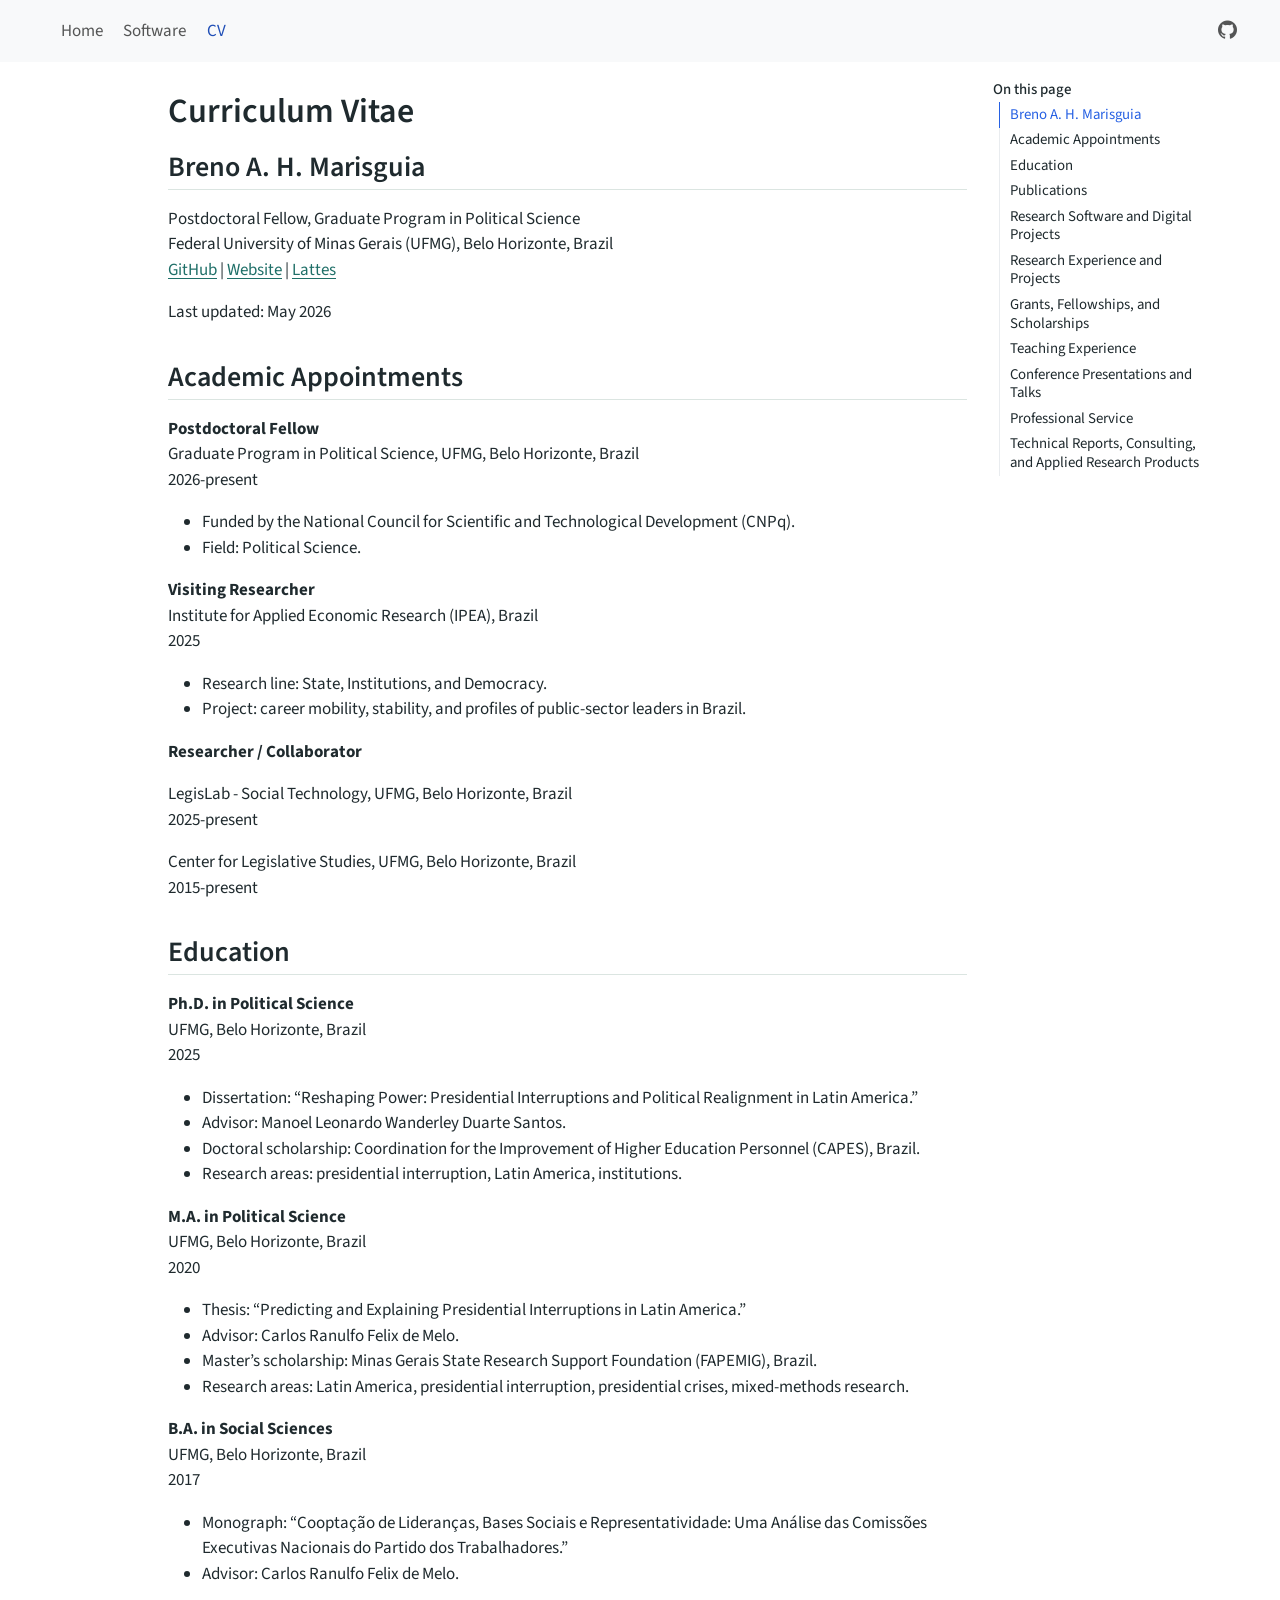
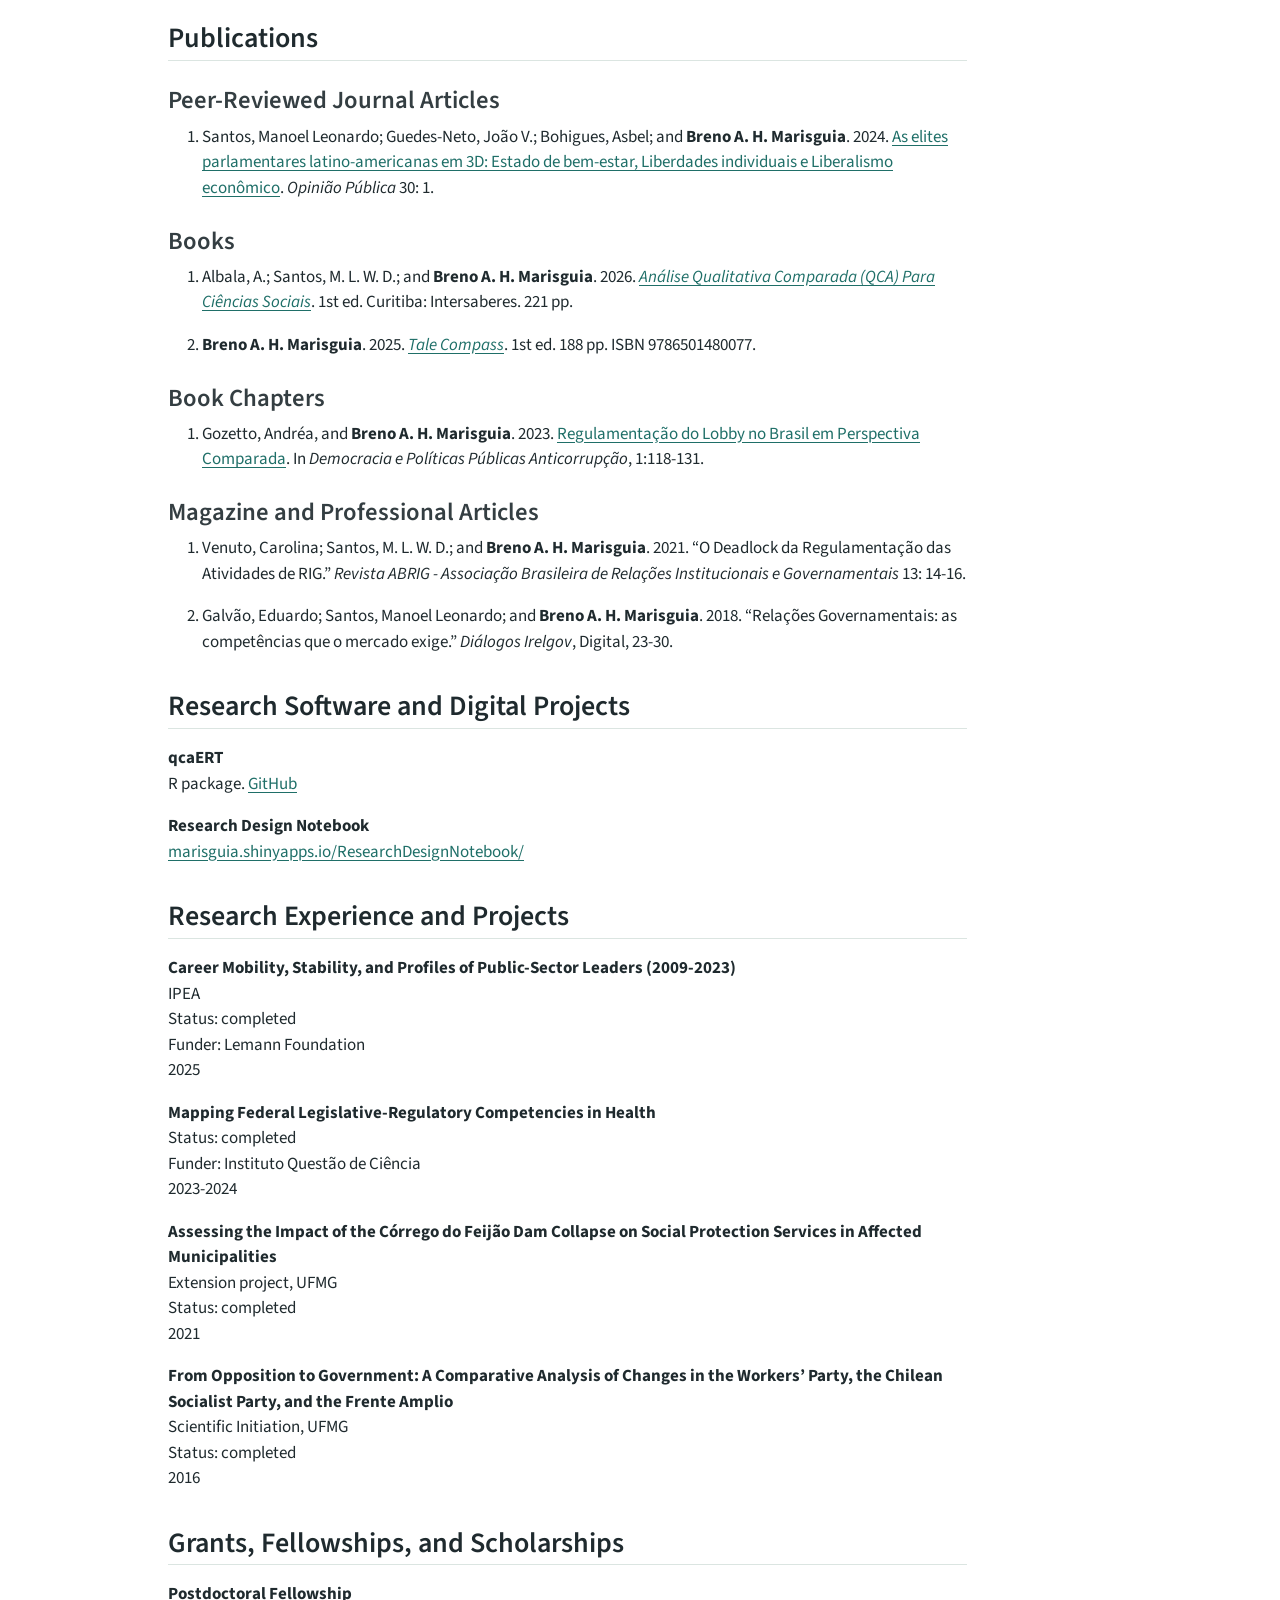
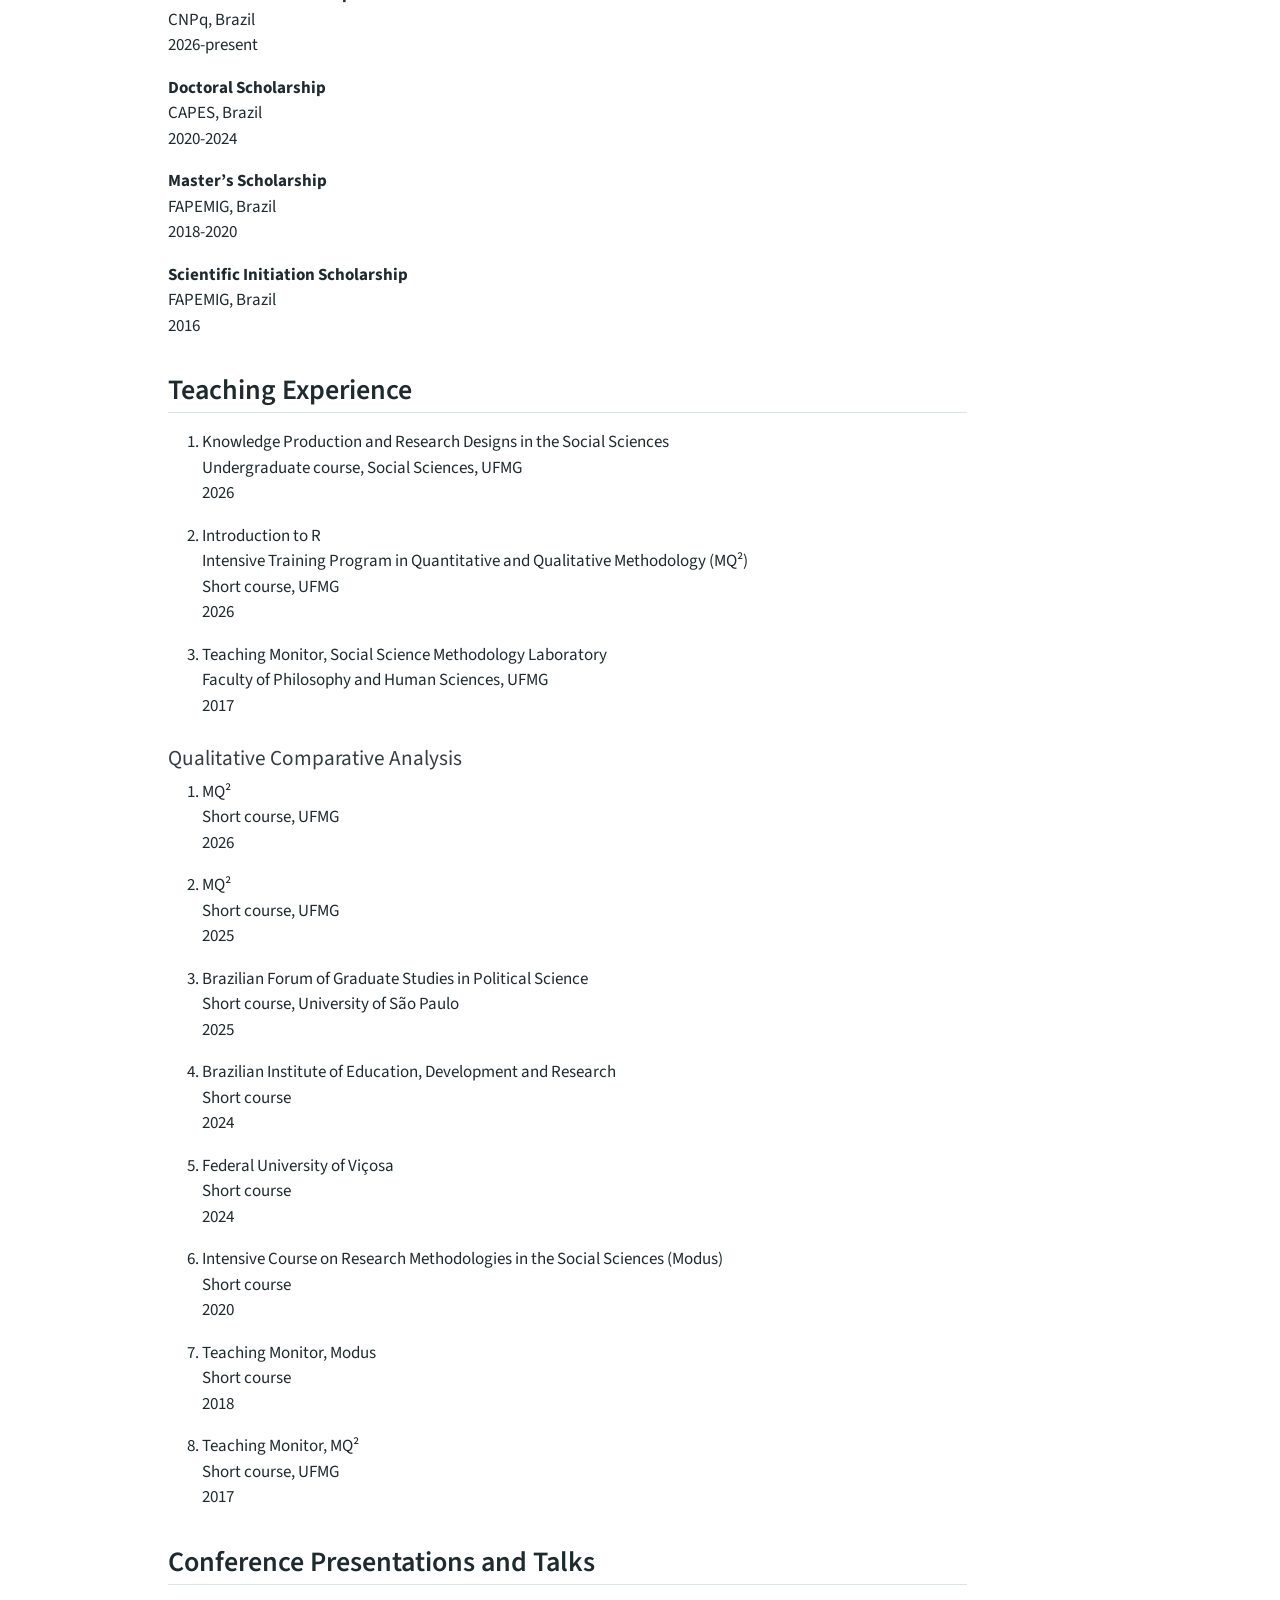
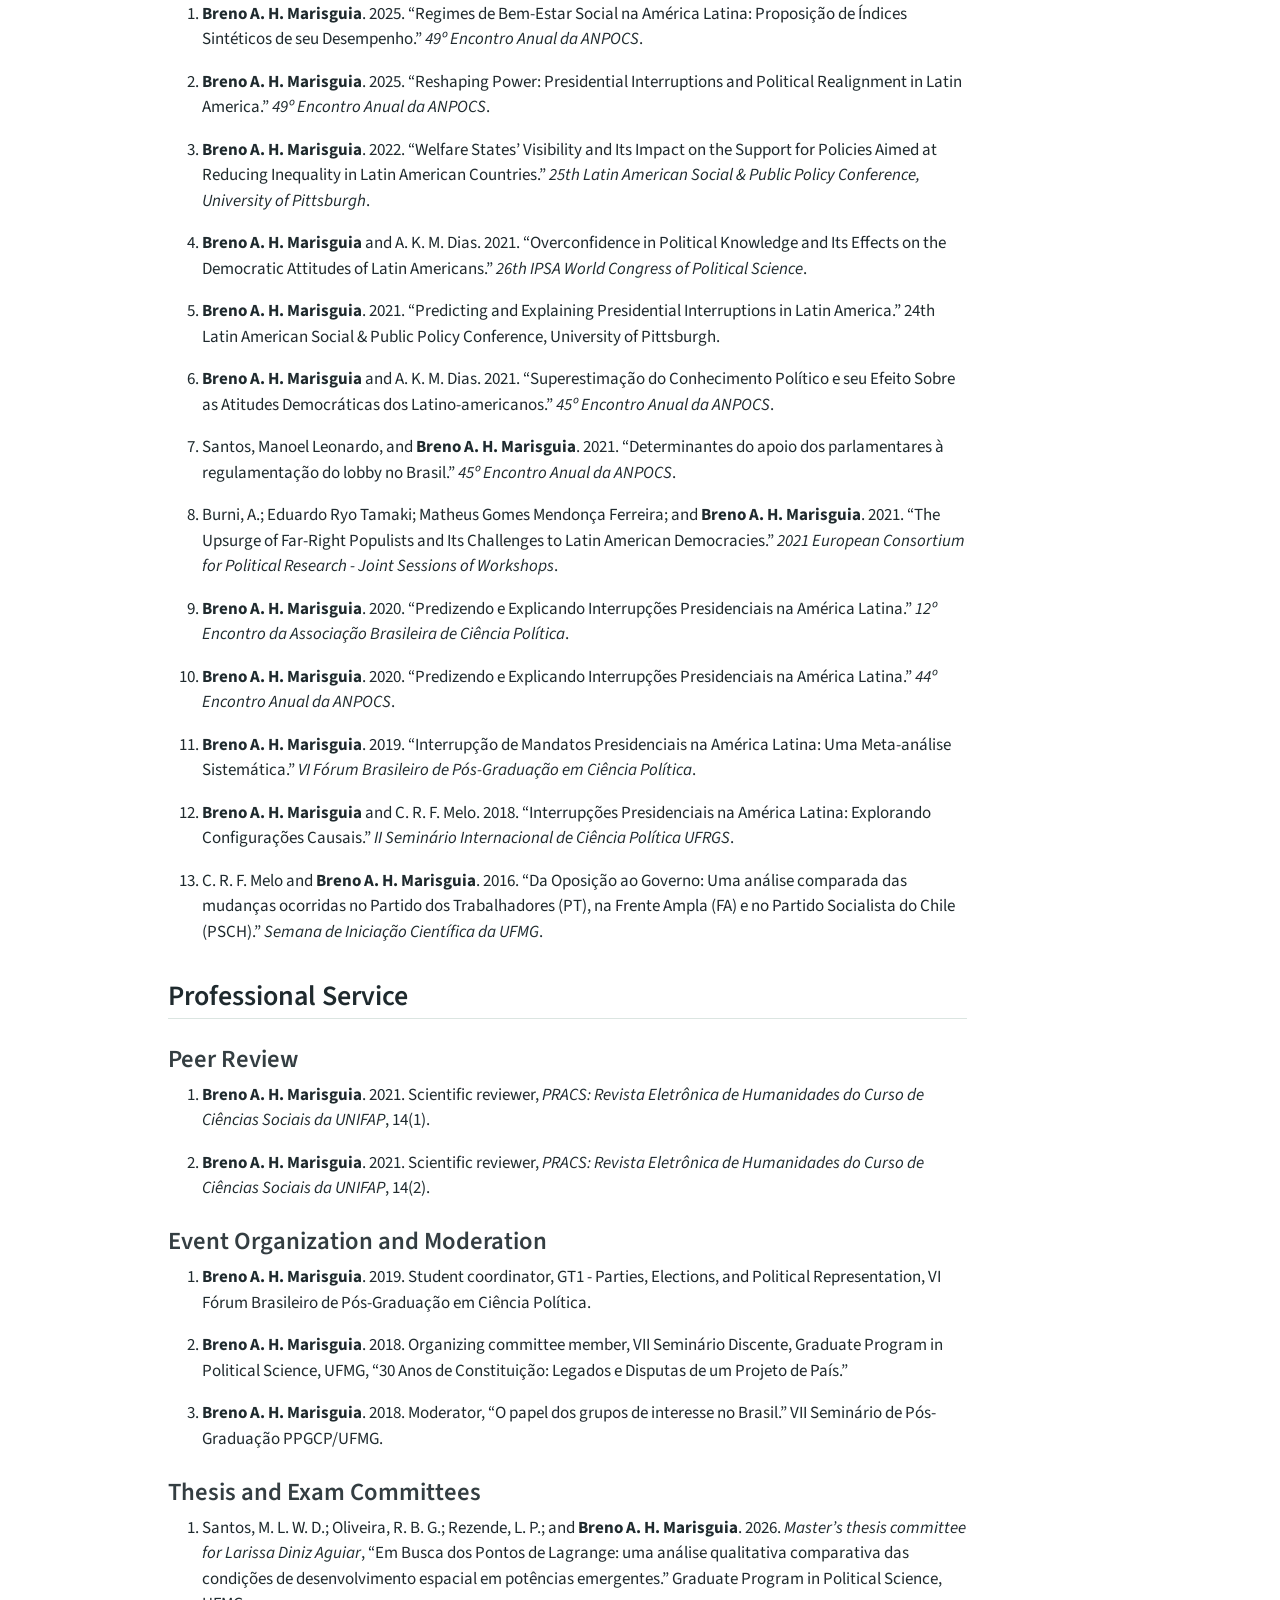
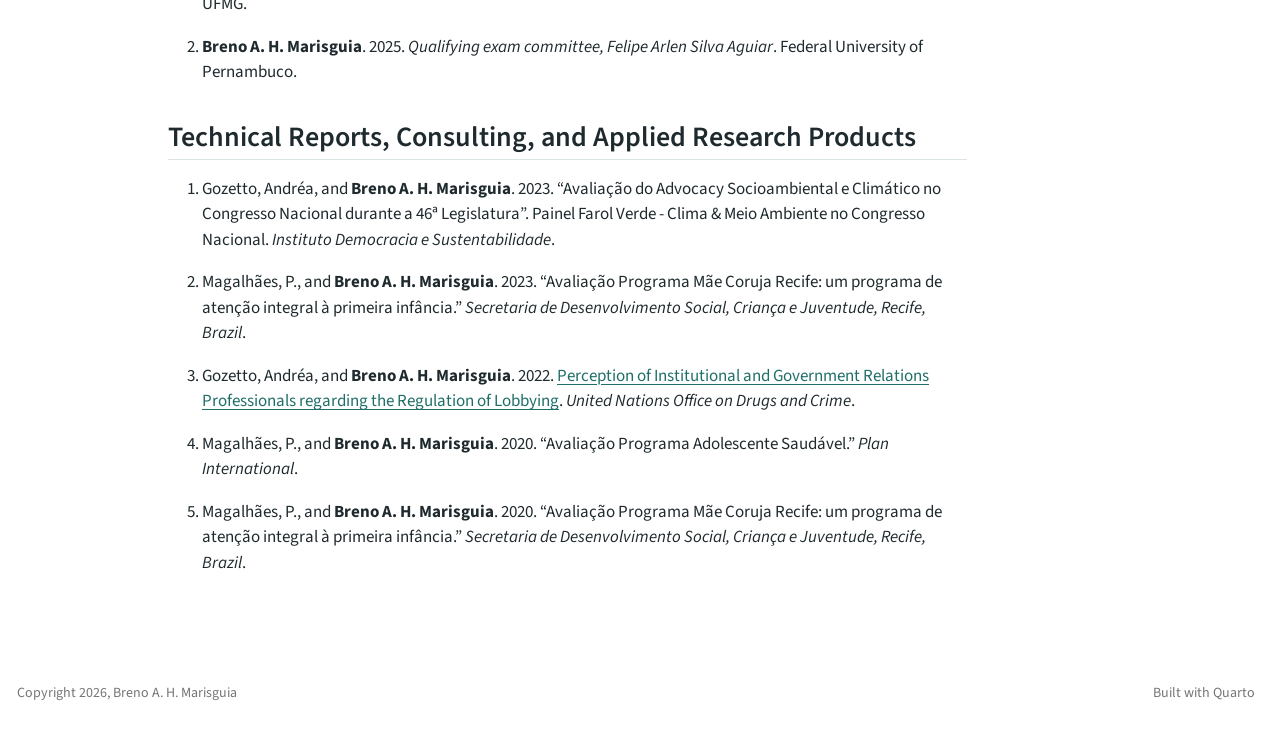
==== docs/cv.html @ baf69166 "Create academic website" ====
<!DOCTYPE html>
<html xmlns="http://www.w3.org/1999/xhtml" lang="en" xml:lang="en"><head>

<meta charset="utf-8">
<meta name="generator" content="quarto-1.8.25">

<meta name="viewport" content="width=device-width, initial-scale=1.0, user-scalable=yes">


<title>Curriculum Vitae – Breno A. H. Marisguia</title>
<style>
code{white-space: pre-wrap;}
span.smallcaps{font-variant: small-caps;}
div.columns{display: flex; gap: min(4vw, 1.5em);}
div.column{flex: auto; overflow-x: auto;}
div.hanging-indent{margin-left: 1.5em; text-indent: -1.5em;}
ul.task-list{list-style: none;}
ul.task-list li input[type="checkbox"] {
  width: 0.8em;
  margin: 0 0.8em 0.2em -1em; /* quarto-specific, see https://github.com/quarto-dev/quarto-cli/issues/4556 */ 
  vertical-align: middle;
}
</style>


<script src="site_libs/quarto-nav/quarto-nav.js"></script>
<script src="site_libs/clipboard/clipboard.min.js"></script>
<script src="site_libs/quarto-search/autocomplete.umd.js"></script>
<script src="site_libs/quarto-search/fuse.min.js"></script>
<script src="site_libs/quarto-search/quarto-search.js"></script>
<meta name="quarto:offset" content="./">
<script src="site_libs/quarto-html/quarto.js" type="module"></script>
<script src="site_libs/quarto-html/tabsets/tabsets.js" type="module"></script>
<script src="site_libs/quarto-html/axe/axe-check.js" type="module"></script>
<script src="site_libs/quarto-html/popper.min.js"></script>
<script src="site_libs/quarto-html/tippy.umd.min.js"></script>
<script src="site_libs/quarto-html/anchor.min.js"></script>
<link href="site_libs/quarto-html/tippy.css" rel="stylesheet">
<link href="site_libs/quarto-html/quarto-syntax-highlighting-7b89279ff1a6dce999919e0e67d4d9ec.css" rel="stylesheet" id="quarto-text-highlighting-styles">
<script src="site_libs/bootstrap/bootstrap.min.js"></script>
<link href="site_libs/bootstrap/bootstrap-icons.css" rel="stylesheet">
<link href="site_libs/bootstrap/bootstrap-e31584831b205ffbb2d98406f31c2a5b.min.css" rel="stylesheet" append-hash="true" id="quarto-bootstrap" data-mode="light">
<script id="quarto-search-options" type="application/json">{
  "location": "navbar",
  "copy-button": false,
  "collapse-after": 3,
  "panel-placement": "end",
  "type": "overlay",
  "limit": 50,
  "keyboard-shortcut": [
    "f",
    "/",
    "s"
  ],
  "show-item-context": false,
  "language": {
    "search-no-results-text": "No results",
    "search-matching-documents-text": "matching documents",
    "search-copy-link-title": "Copy link to search",
    "search-hide-matches-text": "Hide additional matches",
    "search-more-match-text": "more match in this document",
    "search-more-matches-text": "more matches in this document",
    "search-clear-button-title": "Clear",
    "search-text-placeholder": "",
    "search-detached-cancel-button-title": "Cancel",
    "search-submit-button-title": "Submit",
    "search-label": "Search"
  }
}</script>


<link rel="stylesheet" href="styles.css">
</head>

<body class="nav-fixed quarto-light">

<div id="quarto-search-results"></div>
  <header id="quarto-header" class="headroom fixed-top">
    <nav class="navbar navbar-expand-lg " data-bs-theme="dark">
      <div class="navbar-container container-fluid">
      <div class="navbar-brand-container mx-auto">
    <a href="./index.html" class="navbar-brand navbar-brand-logo">
    </a>
    <a class="navbar-brand" href="./index.html">
    <span class="navbar-title">Breno A. H. Marisguia</span>
    </a>
  </div>
            <div id="quarto-search" class="" title="Search"></div>
          <button class="navbar-toggler" type="button" data-bs-toggle="collapse" data-bs-target="#navbarCollapse" aria-controls="navbarCollapse" role="menu" aria-expanded="false" aria-label="Toggle navigation" onclick="if (window.quartoToggleHeadroom) { window.quartoToggleHeadroom(); }">
  <span class="navbar-toggler-icon"></span>
</button>
          <div class="collapse navbar-collapse" id="navbarCollapse">
            <ul class="navbar-nav navbar-nav-scroll me-auto">
  <li class="nav-item">
    <a class="nav-link" href="./index.html"> 
<span class="menu-text">Home</span></a>
  </li>  
  <li class="nav-item">
    <a class="nav-link" href="./software.html"> 
<span class="menu-text">Software</span></a>
  </li>  
  <li class="nav-item">
    <a class="nav-link active" href="./cv.html" aria-current="page"> 
<span class="menu-text">CV</span></a>
  </li>  
</ul>
            <ul class="navbar-nav navbar-nav-scroll ms-auto">
  <li class="nav-item compact">
    <a class="nav-link" href="https://github.com/marisguia"> <i class="bi bi-github" role="img" aria-label="GitHub">
</i> 
<span class="menu-text"></span></a>
  </li>  
</ul>
          </div> <!-- /navcollapse -->
            <div class="quarto-navbar-tools">
</div>
      </div> <!-- /container-fluid -->
    </nav>
</header>
<!-- content -->
<div id="quarto-content" class="quarto-container page-columns page-rows-contents page-layout-article page-navbar">
<!-- sidebar -->
<!-- margin-sidebar -->
    <div id="quarto-margin-sidebar" class="sidebar margin-sidebar">
        <nav id="TOC" role="doc-toc" class="toc-active">
    <h2 id="toc-title">On this page</h2>
   
  <ul>
  <li><a href="#breno-a.-h.-marisguia" id="toc-breno-a.-h.-marisguia" class="nav-link active" data-scroll-target="#breno-a.-h.-marisguia">Breno A. H. Marisguia</a></li>
  <li><a href="#academic-appointments" id="toc-academic-appointments" class="nav-link" data-scroll-target="#academic-appointments">Academic Appointments</a></li>
  <li><a href="#education" id="toc-education" class="nav-link" data-scroll-target="#education">Education</a></li>
  <li><a href="#publications" id="toc-publications" class="nav-link" data-scroll-target="#publications">Publications</a>
  <ul class="collapse">
  <li><a href="#peer-reviewed-journal-articles" id="toc-peer-reviewed-journal-articles" class="nav-link" data-scroll-target="#peer-reviewed-journal-articles">Peer-Reviewed Journal Articles</a></li>
  <li><a href="#books" id="toc-books" class="nav-link" data-scroll-target="#books">Books</a></li>
  <li><a href="#book-chapters" id="toc-book-chapters" class="nav-link" data-scroll-target="#book-chapters">Book Chapters</a></li>
  <li><a href="#magazine-and-professional-articles" id="toc-magazine-and-professional-articles" class="nav-link" data-scroll-target="#magazine-and-professional-articles">Magazine and Professional Articles</a></li>
  </ul></li>
  <li><a href="#research-software-and-digital-projects" id="toc-research-software-and-digital-projects" class="nav-link" data-scroll-target="#research-software-and-digital-projects">Research Software and Digital Projects</a></li>
  <li><a href="#research-experience-and-projects" id="toc-research-experience-and-projects" class="nav-link" data-scroll-target="#research-experience-and-projects">Research Experience and Projects</a></li>
  <li><a href="#grants-fellowships-and-scholarships" id="toc-grants-fellowships-and-scholarships" class="nav-link" data-scroll-target="#grants-fellowships-and-scholarships">Grants, Fellowships, and Scholarships</a></li>
  <li><a href="#teaching-experience" id="toc-teaching-experience" class="nav-link" data-scroll-target="#teaching-experience">Teaching Experience</a></li>
  <li><a href="#conference-presentations-and-talks" id="toc-conference-presentations-and-talks" class="nav-link" data-scroll-target="#conference-presentations-and-talks">Conference Presentations and Talks</a></li>
  <li><a href="#professional-service" id="toc-professional-service" class="nav-link" data-scroll-target="#professional-service">Professional Service</a>
  <ul class="collapse">
  <li><a href="#peer-review" id="toc-peer-review" class="nav-link" data-scroll-target="#peer-review">Peer Review</a></li>
  <li><a href="#event-organization-and-moderation" id="toc-event-organization-and-moderation" class="nav-link" data-scroll-target="#event-organization-and-moderation">Event Organization and Moderation</a></li>
  <li><a href="#thesis-and-exam-committees" id="toc-thesis-and-exam-committees" class="nav-link" data-scroll-target="#thesis-and-exam-committees">Thesis and Exam Committees</a></li>
  </ul></li>
  <li><a href="#technical-reports-consulting-and-applied-research-products" id="toc-technical-reports-consulting-and-applied-research-products" class="nav-link" data-scroll-target="#technical-reports-consulting-and-applied-research-products">Technical Reports, Consulting, and Applied Research Products</a></li>
  </ul>
</nav>
    </div>
<!-- main -->
<main class="content" id="quarto-document-content">

<header id="title-block-header" class="quarto-title-block default">
<div class="quarto-title">
<h1 class="title">Curriculum Vitae</h1>
</div>



<div class="quarto-title-meta">

    
  
    
  </div>
  


</header>


<section id="breno-a.-h.-marisguia" class="level2">
<h2 class="anchored" data-anchor-id="breno-a.-h.-marisguia">Breno A. H. Marisguia</h2>
<p>Postdoctoral Fellow, Graduate Program in Political Science<br>
Federal University of Minas Gerais (UFMG), Belo Horizonte, Brazil<br>
<a href="https://github.com/marisguia">GitHub</a> | <a href="https://marisguia.github.io">Website</a> | <a href="http://lattes.cnpq.br/3901080095177475">Lattes</a></p>
<p>Last updated: May 2026</p>
</section>
<section id="academic-appointments" class="level2">
<h2 class="anchored" data-anchor-id="academic-appointments">Academic Appointments</h2>
<p><strong>Postdoctoral Fellow</strong><br>
Graduate Program in Political Science, UFMG, Belo Horizonte, Brazil<br>
2026-present</p>
<ul>
<li>Funded by the National Council for Scientific and Technological Development (CNPq).</li>
<li>Field: Political Science.</li>
</ul>
<p><strong>Visiting Researcher</strong><br>
Institute for Applied Economic Research (IPEA), Brazil<br>
2025</p>
<ul>
<li>Research line: State, Institutions, and Democracy.</li>
<li>Project: career mobility, stability, and profiles of public-sector leaders in Brazil.</li>
</ul>
<p><strong>Researcher / Collaborator</strong></p>
<p>LegisLab - Social Technology, UFMG, Belo Horizonte, Brazil<br>
2025-present</p>
<p>Center for Legislative Studies, UFMG, Belo Horizonte, Brazil<br>
2015-present</p>
</section>
<section id="education" class="level2">
<h2 class="anchored" data-anchor-id="education">Education</h2>
<p><strong>Ph.D.&nbsp;in Political Science</strong><br>
UFMG, Belo Horizonte, Brazil<br>
2025</p>
<ul>
<li>Dissertation: “Reshaping Power: Presidential Interruptions and Political Realignment in Latin America.”</li>
<li>Advisor: Manoel Leonardo Wanderley Duarte Santos.</li>
<li>Doctoral scholarship: Coordination for the Improvement of Higher Education Personnel (CAPES), Brazil.</li>
<li>Research areas: presidential interruption, Latin America, institutions.</li>
</ul>
<p><strong>M.A.&nbsp;in Political Science</strong><br>
UFMG, Belo Horizonte, Brazil<br>
2020</p>
<ul>
<li>Thesis: “Predicting and Explaining Presidential Interruptions in Latin America.”</li>
<li>Advisor: Carlos Ranulfo Felix de Melo.</li>
<li>Master’s scholarship: Minas Gerais State Research Support Foundation (FAPEMIG), Brazil.</li>
<li>Research areas: Latin America, presidential interruption, presidential crises, mixed-methods research.</li>
</ul>
<p><strong>B.A. in Social Sciences</strong><br>
UFMG, Belo Horizonte, Brazil<br>
2017</p>
<ul>
<li>Monograph: “Cooptação de Lideranças, Bases Sociais e Representatividade: Uma Análise das Comissões Executivas Nacionais do Partido dos Trabalhadores.”</li>
<li>Advisor: Carlos Ranulfo Felix de Melo.</li>
</ul>
</section>
<section id="publications" class="level2">
<h2 class="anchored" data-anchor-id="publications">Publications</h2>
<section id="peer-reviewed-journal-articles" class="level3">
<h3 class="anchored" data-anchor-id="peer-reviewed-journal-articles">Peer-Reviewed Journal Articles</h3>
<ol type="1">
<li>Santos, Manoel Leonardo; Guedes-Neto, João V.; Bohigues, Asbel; and <strong>Breno A. H. Marisguia</strong>. 2024. <a href="https://periodicos.sbu.unicamp.br/ojs/index.php/op/article/view/8678880">As elites parlamentares latino-americanas em 3D: Estado de bem-estar, Liberdades individuais e Liberalismo econômico</a>. <em>Opinião Pública</em> 30: 1.</li>
</ol>
</section>
<section id="books" class="level3">
<h3 class="anchored" data-anchor-id="books">Books</h3>
<ol type="1">
<li><p>Albala, A.; Santos, M. L. W. D.; and <strong>Breno A. H. Marisguia</strong>. 2026. <a href="https://livrariaintersaberes.com.br/produto/analise-qualitativa-comparada-qca-para-ciencias-sociais/"><em>Análise Qualitativa Comparada (QCA) Para Ciências Sociais</em></a>. 1st ed.&nbsp;Curitiba: Intersaberes. 221 pp.</p></li>
<li><p><strong>Breno A. H. Marisguia</strong>. 2025. <a href="https://www.drivethrurpg.com/en/product/523108/tale-compass"><em>Tale Compass</em></a>. 1st ed.&nbsp;188 pp.&nbsp;ISBN 9786501480077.</p></li>
</ol>
</section>
<section id="book-chapters" class="level3">
<h3 class="anchored" data-anchor-id="book-chapters">Book Chapters</h3>
<ol type="1">
<li>Gozetto, Andréa, and <strong>Breno A. H. Marisguia</strong>. 2023. <a href="https://dialogopolitico.org/wp-content/uploads/2025/05/Libro-_Democracia-y-Politicas-Publicas-Anticorrupcion_.pdf">Regulamentação do Lobby no Brasil em Perspectiva Comparada</a>. In <em>Democracia e Políticas Públicas Anticorrupção</em>, 1:118-131.</li>
</ol>
</section>
<section id="magazine-and-professional-articles" class="level3">
<h3 class="anchored" data-anchor-id="magazine-and-professional-articles">Magazine and Professional Articles</h3>
<ol type="1">
<li><p>Venuto, Carolina; Santos, M. L. W. D.; and <strong>Breno A. H. Marisguia</strong>. 2021. “O Deadlock da Regulamentação das Atividades de RIG.” <em>Revista ABRIG - Associação Brasileira de Relações Institucionais e Governamentais</em> 13: 14-16.</p></li>
<li><p>Galvão, Eduardo; Santos, Manoel Leonardo; and <strong>Breno A. H. Marisguia</strong>. 2018. “Relações Governamentais: as competências que o mercado exige.” <em>Diálogos Irelgov</em>, Digital, 23-30.</p></li>
</ol>
</section>
</section>
<section id="research-software-and-digital-projects" class="level2">
<h2 class="anchored" data-anchor-id="research-software-and-digital-projects">Research Software and Digital Projects</h2>
<p><strong>qcaERT</strong><br>
R package. <a href="https://github.com/marisguia/qcaERT">GitHub</a></p>
<p><strong>Research Design Notebook</strong><br>
<a href="https://marisguia.shinyapps.io/ResearchDesignNotebook/">marisguia.shinyapps.io/ResearchDesignNotebook/</a></p>
</section>
<section id="research-experience-and-projects" class="level2">
<h2 class="anchored" data-anchor-id="research-experience-and-projects">Research Experience and Projects</h2>
<p><strong>Career Mobility, Stability, and Profiles of Public-Sector Leaders (2009-2023)</strong><br>
IPEA<br>
Status: completed<br>
Funder: Lemann Foundation<br>
2025</p>
<p><strong>Mapping Federal Legislative-Regulatory Competencies in Health</strong><br>
Status: completed<br>
Funder: Instituto Questão de Ciência<br>
2023-2024</p>
<p><strong>Assessing the Impact of the Córrego do Feijão Dam Collapse on Social Protection Services in Affected Municipalities</strong><br>
Extension project, UFMG<br>
Status: completed<br>
2021</p>
<p><strong>From Opposition to Government: A Comparative Analysis of Changes in the Workers’ Party, the Chilean Socialist Party, and the Frente Amplio</strong><br>
Scientific Initiation, UFMG<br>
Status: completed<br>
2016</p>
</section>
<section id="grants-fellowships-and-scholarships" class="level2">
<h2 class="anchored" data-anchor-id="grants-fellowships-and-scholarships">Grants, Fellowships, and Scholarships</h2>
<p><strong>Postdoctoral Fellowship</strong><br>
CNPq, Brazil<br>
2026-present</p>
<p><strong>Doctoral Scholarship</strong><br>
CAPES, Brazil<br>
2020-2024</p>
<p><strong>Master’s Scholarship</strong><br>
FAPEMIG, Brazil<br>
2018-2020</p>
<p><strong>Scientific Initiation Scholarship</strong><br>
FAPEMIG, Brazil<br>
2016</p>
</section>
<section id="teaching-experience" class="level2">
<h2 class="anchored" data-anchor-id="teaching-experience">Teaching Experience</h2>
<ol type="1">
<li><p>Knowledge Production and Research Designs in the Social Sciences<br>
Undergraduate course, Social Sciences, UFMG<br>
2026</p></li>
<li><p>Introduction to R<br>
Intensive Training Program in Quantitative and Qualitative Methodology (MQ²)<br>
Short course, UFMG<br>
2026</p></li>
<li><p>Teaching Monitor, Social Science Methodology Laboratory<br>
Faculty of Philosophy and Human Sciences, UFMG<br>
2017</p></li>
</ol>
<section id="qualitative-comparative-analysis" class="level4">
<h4 class="anchored" data-anchor-id="qualitative-comparative-analysis">Qualitative Comparative Analysis</h4>
<ol type="1">
<li><p>MQ²<br>
Short course, UFMG<br>
2026</p></li>
<li><p>MQ²<br>
Short course, UFMG<br>
2025</p></li>
<li><p>Brazilian Forum of Graduate Studies in Political Science<br>
Short course, University of São Paulo<br>
2025</p></li>
<li><p>Brazilian Institute of Education, Development and Research<br>
Short course<br>
2024</p></li>
<li><p>Federal University of Viçosa<br>
Short course<br>
2024</p></li>
<li><p>Intensive Course on Research Methodologies in the Social Sciences (Modus)<br>
Short course<br>
2020</p></li>
<li><p>Teaching Monitor, Modus<br>
Short course<br>
2018</p></li>
<li><p>Teaching Monitor, MQ²<br>
Short course, UFMG<br>
2017</p></li>
</ol>
</section>
</section>
<section id="conference-presentations-and-talks" class="level2">
<h2 class="anchored" data-anchor-id="conference-presentations-and-talks">Conference Presentations and Talks</h2>
<ol type="1">
<li><p><strong>Breno A. H. Marisguia</strong>. 2025. “Regimes de Bem-Estar Social na América Latina: Proposição de Índices Sintéticos de seu Desempenho.” <em>49º Encontro Anual da ANPOCS</em>.</p></li>
<li><p><strong>Breno A. H. Marisguia</strong>. 2025. “Reshaping Power: Presidential Interruptions and Political Realignment in Latin America.” <em>49º Encontro Anual da ANPOCS</em>.</p></li>
<li><p><strong>Breno A. H. Marisguia</strong>. 2022. “Welfare States’ Visibility and Its Impact on the Support for Policies Aimed at Reducing Inequality in Latin American Countries.” <em>25th Latin American Social &amp; Public Policy Conference, University of Pittsburgh</em>.</p></li>
<li><p><strong>Breno A. H. Marisguia</strong> and A. K. M. Dias. 2021. “Overconfidence in Political Knowledge and Its Effects on the Democratic Attitudes of Latin Americans.” <em>26th IPSA World Congress of Political Science</em>.</p></li>
<li><p><strong>Breno A. H. Marisguia</strong>. 2021. “Predicting and Explaining Presidential Interruptions in Latin America.” 24th Latin American Social &amp; Public Policy Conference, University of Pittsburgh.</p></li>
<li><p><strong>Breno A. H. Marisguia</strong> and A. K. M. Dias. 2021. “Superestimação do Conhecimento Político e seu Efeito Sobre as Atitudes Democráticas dos Latino-americanos.” <em>45º Encontro Anual da ANPOCS</em>.</p></li>
<li><p>Santos, Manoel Leonardo, and <strong>Breno A. H. Marisguia</strong>. 2021. “Determinantes do apoio dos parlamentares à regulamentação do lobby no Brasil.” <em>45º Encontro Anual da ANPOCS</em>.</p></li>
<li><p>Burni, A.; Eduardo Ryo Tamaki; Matheus Gomes Mendonça Ferreira; and <strong>Breno A. H. Marisguia</strong>. 2021. “The Upsurge of Far-Right Populists and Its Challenges to Latin American Democracies.” <em>2021 European Consortium for Political Research - Joint Sessions of Workshops</em>.</p></li>
<li><p><strong>Breno A. H. Marisguia</strong>. 2020. “Predizendo e Explicando Interrupções Presidenciais na América Latina.” <em>12º Encontro da Associação Brasileira de Ciência Política</em>.</p></li>
<li><p><strong>Breno A. H. Marisguia</strong>. 2020. “Predizendo e Explicando Interrupções Presidenciais na América Latina.” <em>44º Encontro Anual da ANPOCS</em>.</p></li>
<li><p><strong>Breno A. H. Marisguia</strong>. 2019. “Interrupção de Mandatos Presidenciais na América Latina: Uma Meta-análise Sistemática.” <em>VI Fórum Brasileiro de Pós-Graduação em Ciência Política</em>.</p></li>
<li><p><strong>Breno A. H. Marisguia</strong> and C. R. F. Melo. 2018. “Interrupções Presidenciais na América Latina: Explorando Configurações Causais.” <em>II Seminário Internacional de Ciência Política UFRGS</em>.</p></li>
<li><p>C. R. F. Melo and <strong>Breno A. H. Marisguia</strong>. 2016. “Da Oposição ao Governo: Uma análise comparada das mudanças ocorridas no Partido dos Trabalhadores (PT), na Frente Ampla (FA) e no Partido Socialista do Chile (PSCH).” <em>Semana de Iniciação Científica da UFMG</em>.</p></li>
</ol>
</section>
<section id="professional-service" class="level2">
<h2 class="anchored" data-anchor-id="professional-service">Professional Service</h2>
<section id="peer-review" class="level3">
<h3 class="anchored" data-anchor-id="peer-review">Peer Review</h3>
<ol type="1">
<li><p><strong>Breno A. H. Marisguia</strong>. 2021. Scientific reviewer, <em>PRACS: Revista Eletrônica de Humanidades do Curso de Ciências Sociais da UNIFAP</em>, 14(1).</p></li>
<li><p><strong>Breno A. H. Marisguia</strong>. 2021. Scientific reviewer, <em>PRACS: Revista Eletrônica de Humanidades do Curso de Ciências Sociais da UNIFAP</em>, 14(2).</p></li>
</ol>
</section>
<section id="event-organization-and-moderation" class="level3">
<h3 class="anchored" data-anchor-id="event-organization-and-moderation">Event Organization and Moderation</h3>
<ol type="1">
<li><p><strong>Breno A. H. Marisguia</strong>. 2019. Student coordinator, GT1 - Parties, Elections, and Political Representation, VI Fórum Brasileiro de Pós-Graduação em Ciência Política.</p></li>
<li><p><strong>Breno A. H. Marisguia</strong>. 2018. Organizing committee member, VII Seminário Discente, Graduate Program in Political Science, UFMG, “30 Anos de Constituição: Legados e Disputas de um Projeto de País.”</p></li>
<li><p><strong>Breno A. H. Marisguia</strong>. 2018. Moderator, “O papel dos grupos de interesse no Brasil.” VII Seminário de Pós-Graduação PPGCP/UFMG.</p></li>
</ol>
</section>
<section id="thesis-and-exam-committees" class="level3">
<h3 class="anchored" data-anchor-id="thesis-and-exam-committees">Thesis and Exam Committees</h3>
<ol type="1">
<li><p>Santos, M. L. W. D.; Oliveira, R. B. G.; Rezende, L. P.; and <strong>Breno A. H. Marisguia</strong>. 2026. <em>Master’s thesis committee for Larissa Diniz Aguiar</em>, “Em Busca dos Pontos de Lagrange: uma análise qualitativa comparativa das condições de desenvolvimento espacial em potências emergentes.” Graduate Program in Political Science, UFMG.</p></li>
<li><p><strong>Breno A. H. Marisguia</strong>. 2025. <em>Qualifying exam committee, Felipe Arlen Silva Aguiar</em>. Federal University of Pernambuco.</p></li>
</ol>
</section>
</section>
<section id="technical-reports-consulting-and-applied-research-products" class="level2">
<h2 class="anchored" data-anchor-id="technical-reports-consulting-and-applied-research-products">Technical Reports, Consulting, and Applied Research Products</h2>
<ol type="1">
<li><p>Gozetto, Andréa, and <strong>Breno A. H. Marisguia</strong>. 2023. “Avaliação do Advocacy Socioambiental e Climático no Congresso Nacional durante a 46ª Legislatura”. Painel Farol Verde - Clima &amp; Meio Ambiente no Congresso Nacional. <em>Instituto Democracia e Sustentabilidade</em>.</p></li>
<li><p>Magalhães, P., and <strong>Breno A. H. Marisguia</strong>. 2023. “Avaliação Programa Mãe Coruja Recife: um programa de atenção integral à primeira infância.” <em>Secretaria de Desenvolvimento Social, Criança e Juventude, Recife, Brazil</em>.</p></li>
<li><p>Gozetto, Andréa, and <strong>Breno A. H. Marisguia</strong>. 2022. <a href="https://www.unodc.org/cofrb/en/noticias/2024/03/unodc-brazil-holds-technical-meeting-under-the-global-action-for-business-integrity-project.html">Perception of Institutional and Government Relations Professionals regarding the Regulation of Lobbying</a>. <em>United Nations Office on Drugs and Crime</em>.</p></li>
<li><p>Magalhães, P., and <strong>Breno A. H. Marisguia</strong>. 2020. “Avaliação Programa Adolescente Saudável.” <em>Plan International</em>.</p></li>
<li><p>Magalhães, P., and <strong>Breno A. H. Marisguia</strong>. 2020. “Avaliação Programa Mãe Coruja Recife: um programa de atenção integral à primeira infância.” <em>Secretaria de Desenvolvimento Social, Criança e Juventude, Recife, Brazil</em>.</p></li>
</ol>


</section>

</main> <!-- /main -->
<script id="quarto-html-after-body" type="application/javascript">
  window.document.addEventListener("DOMContentLoaded", function (event) {
    const icon = "";
    const anchorJS = new window.AnchorJS();
    anchorJS.options = {
      placement: 'right',
      icon: icon
    };
    anchorJS.add('.anchored');
    const isCodeAnnotation = (el) => {
      for (const clz of el.classList) {
        if (clz.startsWith('code-annotation-')) {                     
          return true;
        }
      }
      return false;
    }
    const onCopySuccess = function(e) {
      // button target
      const button = e.trigger;
      // don't keep focus
      button.blur();
      // flash "checked"
      button.classList.add('code-copy-button-checked');
      var currentTitle = button.getAttribute("title");
      button.setAttribute("title", "Copied!");
      let tooltip;
      if (window.bootstrap) {
        button.setAttribute("data-bs-toggle", "tooltip");
        button.setAttribute("data-bs-placement", "left");
        button.setAttribute("data-bs-title", "Copied!");
        tooltip = new bootstrap.Tooltip(button, 
          { trigger: "manual", 
            customClass: "code-copy-button-tooltip",
            offset: [0, -8]});
        tooltip.show();    
      }
      setTimeout(function() {
        if (tooltip) {
          tooltip.hide();
          button.removeAttribute("data-bs-title");
          button.removeAttribute("data-bs-toggle");
          button.removeAttribute("data-bs-placement");
        }
        button.setAttribute("title", currentTitle);
        button.classList.remove('code-copy-button-checked');
      }, 1000);
      // clear code selection
      e.clearSelection();
    }
    const getTextToCopy = function(trigger) {
      const outerScaffold = trigger.parentElement.cloneNode(true);
      const codeEl = outerScaffold.querySelector('code');
      for (const childEl of codeEl.children) {
        if (isCodeAnnotation(childEl)) {
          childEl.remove();
        }
      }
      return codeEl.innerText;
    }
    const clipboard = new window.ClipboardJS('.code-copy-button:not([data-in-quarto-modal])', {
      text: getTextToCopy
    });
    clipboard.on('success', onCopySuccess);
    if (window.document.getElementById('quarto-embedded-source-code-modal')) {
      const clipboardModal = new window.ClipboardJS('.code-copy-button[data-in-quarto-modal]', {
        text: getTextToCopy,
        container: window.document.getElementById('quarto-embedded-source-code-modal')
      });
      clipboardModal.on('success', onCopySuccess);
    }
      var localhostRegex = new RegExp(/^(?:http|https):\/\/localhost\:?[0-9]*\//);
      var mailtoRegex = new RegExp(/^mailto:/);
        var filterRegex = new RegExp("https:\/\/marisguia\.github\.io");
      var isInternal = (href) => {
          return filterRegex.test(href) || localhostRegex.test(href) || mailtoRegex.test(href);
      }
      // Inspect non-navigation links and adorn them if external
     var links = window.document.querySelectorAll('a[href]:not(.nav-link):not(.navbar-brand):not(.toc-action):not(.sidebar-link):not(.sidebar-item-toggle):not(.pagination-link):not(.no-external):not([aria-hidden]):not(.dropdown-item):not(.quarto-navigation-tool):not(.about-link)');
      for (var i=0; i<links.length; i++) {
        const link = links[i];
        if (!isInternal(link.href)) {
          // undo the damage that might have been done by quarto-nav.js in the case of
          // links that we want to consider external
          if (link.dataset.originalHref !== undefined) {
            link.href = link.dataset.originalHref;
          }
            // target, if specified
            link.setAttribute("target", "_blank");
            if (link.getAttribute("rel") === null) {
              link.setAttribute("rel", "noopener");
            }
        }
      }
    function tippyHover(el, contentFn, onTriggerFn, onUntriggerFn) {
      const config = {
        allowHTML: true,
        maxWidth: 500,
        delay: 100,
        arrow: false,
        appendTo: function(el) {
            return el.parentElement;
        },
        interactive: true,
        interactiveBorder: 10,
        theme: 'quarto',
        placement: 'bottom-start',
      };
      if (contentFn) {
        config.content = contentFn;
      }
      if (onTriggerFn) {
        config.onTrigger = onTriggerFn;
      }
      if (onUntriggerFn) {
        config.onUntrigger = onUntriggerFn;
      }
      window.tippy(el, config); 
    }
    const noterefs = window.document.querySelectorAll('a[role="doc-noteref"]');
    for (var i=0; i<noterefs.length; i++) {
      const ref = noterefs[i];
      tippyHover(ref, function() {
        // use id or data attribute instead here
        let href = ref.getAttribute('data-footnote-href') || ref.getAttribute('href');
        try { href = new URL(href).hash; } catch {}
        const id = href.replace(/^#\/?/, "");
        const note = window.document.getElementById(id);
        if (note) {
          return note.innerHTML;
        } else {
          return "";
        }
      });
    }
    const xrefs = window.document.querySelectorAll('a.quarto-xref');
    const processXRef = (id, note) => {
      // Strip column container classes
      const stripColumnClz = (el) => {
        el.classList.remove("page-full", "page-columns");
        if (el.children) {
          for (const child of el.children) {
            stripColumnClz(child);
          }
        }
      }
      stripColumnClz(note)
      if (id === null || id.startsWith('sec-')) {
        // Special case sections, only their first couple elements
        const container = document.createElement("div");
        if (note.children && note.children.length > 2) {
          container.appendChild(note.children[0].cloneNode(true));
          for (let i = 1; i < note.children.length; i++) {
            const child = note.children[i];
            if (child.tagName === "P" && child.innerText === "") {
              continue;
            } else {
              container.appendChild(child.cloneNode(true));
              break;
            }
          }
          if (window.Quarto?.typesetMath) {
            window.Quarto.typesetMath(container);
          }
          return container.innerHTML
        } else {
          if (window.Quarto?.typesetMath) {
            window.Quarto.typesetMath(note);
          }
          return note.innerHTML;
        }
      } else {
        // Remove any anchor links if they are present
        const anchorLink = note.querySelector('a.anchorjs-link');
        if (anchorLink) {
          anchorLink.remove();
        }
        if (window.Quarto?.typesetMath) {
          window.Quarto.typesetMath(note);
        }
        if (note.classList.contains("callout")) {
          return note.outerHTML;
        } else {
          return note.innerHTML;
        }
      }
    }
    for (var i=0; i<xrefs.length; i++) {
      const xref = xrefs[i];
      tippyHover(xref, undefined, function(instance) {
        instance.disable();
        let url = xref.getAttribute('href');
        let hash = undefined; 
        if (url.startsWith('#')) {
          hash = url;
        } else {
          try { hash = new URL(url).hash; } catch {}
        }
        if (hash) {
          const id = hash.replace(/^#\/?/, "");
          const note = window.document.getElementById(id);
          if (note !== null) {
            try {
              const html = processXRef(id, note.cloneNode(true));
              instance.setContent(html);
            } finally {
              instance.enable();
              instance.show();
            }
          } else {
            // See if we can fetch this
            fetch(url.split('#')[0])
            .then(res => res.text())
            .then(html => {
              const parser = new DOMParser();
              const htmlDoc = parser.parseFromString(html, "text/html");
              const note = htmlDoc.getElementById(id);
              if (note !== null) {
                const html = processXRef(id, note);
                instance.setContent(html);
              } 
            }).finally(() => {
              instance.enable();
              instance.show();
            });
          }
        } else {
          // See if we can fetch a full url (with no hash to target)
          // This is a special case and we should probably do some content thinning / targeting
          fetch(url)
          .then(res => res.text())
          .then(html => {
            const parser = new DOMParser();
            const htmlDoc = parser.parseFromString(html, "text/html");
            const note = htmlDoc.querySelector('main.content');
            if (note !== null) {
              // This should only happen for chapter cross references
              // (since there is no id in the URL)
              // remove the first header
              if (note.children.length > 0 && note.children[0].tagName === "HEADER") {
                note.children[0].remove();
              }
              const html = processXRef(null, note);
              instance.setContent(html);
            } 
          }).finally(() => {
            instance.enable();
            instance.show();
          });
        }
      }, function(instance) {
      });
    }
        let selectedAnnoteEl;
        const selectorForAnnotation = ( cell, annotation) => {
          let cellAttr = 'data-code-cell="' + cell + '"';
          let lineAttr = 'data-code-annotation="' +  annotation + '"';
          const selector = 'span[' + cellAttr + '][' + lineAttr + ']';
          return selector;
        }
        const selectCodeLines = (annoteEl) => {
          const doc = window.document;
          const targetCell = annoteEl.getAttribute("data-target-cell");
          const targetAnnotation = annoteEl.getAttribute("data-target-annotation");
          const annoteSpan = window.document.querySelector(selectorForAnnotation(targetCell, targetAnnotation));
          const lines = annoteSpan.getAttribute("data-code-lines").split(",");
          const lineIds = lines.map((line) => {
            return targetCell + "-" + line;
          })
          let top = null;
          let height = null;
          let parent = null;
          if (lineIds.length > 0) {
              //compute the position of the single el (top and bottom and make a div)
              const el = window.document.getElementById(lineIds[0]);
              top = el.offsetTop;
              height = el.offsetHeight;
              parent = el.parentElement.parentElement;
            if (lineIds.length > 1) {
              const lastEl = window.document.getElementById(lineIds[lineIds.length - 1]);
              const bottom = lastEl.offsetTop + lastEl.offsetHeight;
              height = bottom - top;
            }
            if (top !== null && height !== null && parent !== null) {
              // cook up a div (if necessary) and position it 
              let div = window.document.getElementById("code-annotation-line-highlight");
              if (div === null) {
                div = window.document.createElement("div");
                div.setAttribute("id", "code-annotation-line-highlight");
                div.style.position = 'absolute';
                parent.appendChild(div);
              }
              div.style.top = top - 2 + "px";
              div.style.height = height + 4 + "px";
              div.style.left = 0;
              let gutterDiv = window.document.getElementById("code-annotation-line-highlight-gutter");
              if (gutterDiv === null) {
                gutterDiv = window.document.createElement("div");
                gutterDiv.setAttribute("id", "code-annotation-line-highlight-gutter");
                gutterDiv.style.position = 'absolute';
                const codeCell = window.document.getElementById(targetCell);
                const gutter = codeCell.querySelector('.code-annotation-gutter');
                gutter.appendChild(gutterDiv);
              }
              gutterDiv.style.top = top - 2 + "px";
              gutterDiv.style.height = height + 4 + "px";
            }
            selectedAnnoteEl = annoteEl;
          }
        };
        const unselectCodeLines = () => {
          const elementsIds = ["code-annotation-line-highlight", "code-annotation-line-highlight-gutter"];
          elementsIds.forEach((elId) => {
            const div = window.document.getElementById(elId);
            if (div) {
              div.remove();
            }
          });
          selectedAnnoteEl = undefined;
        };
          // Handle positioning of the toggle
      window.addEventListener(
        "resize",
        throttle(() => {
          elRect = undefined;
          if (selectedAnnoteEl) {
            selectCodeLines(selectedAnnoteEl);
          }
        }, 10)
      );
      function throttle(fn, ms) {
      let throttle = false;
      let timer;
        return (...args) => {
          if(!throttle) { // first call gets through
              fn.apply(this, args);
              throttle = true;
          } else { // all the others get throttled
              if(timer) clearTimeout(timer); // cancel #2
              timer = setTimeout(() => {
                fn.apply(this, args);
                timer = throttle = false;
              }, ms);
          }
        };
      }
        // Attach click handler to the DT
        const annoteDls = window.document.querySelectorAll('dt[data-target-cell]');
        for (const annoteDlNode of annoteDls) {
          annoteDlNode.addEventListener('click', (event) => {
            const clickedEl = event.target;
            if (clickedEl !== selectedAnnoteEl) {
              unselectCodeLines();
              const activeEl = window.document.querySelector('dt[data-target-cell].code-annotation-active');
              if (activeEl) {
                activeEl.classList.remove('code-annotation-active');
              }
              selectCodeLines(clickedEl);
              clickedEl.classList.add('code-annotation-active');
            } else {
              // Unselect the line
              unselectCodeLines();
              clickedEl.classList.remove('code-annotation-active');
            }
          });
        }
    const findCites = (el) => {
      const parentEl = el.parentElement;
      if (parentEl) {
        const cites = parentEl.dataset.cites;
        if (cites) {
          return {
            el,
            cites: cites.split(' ')
          };
        } else {
          return findCites(el.parentElement)
        }
      } else {
        return undefined;
      }
    };
    var bibliorefs = window.document.querySelectorAll('a[role="doc-biblioref"]');
    for (var i=0; i<bibliorefs.length; i++) {
      const ref = bibliorefs[i];
      const citeInfo = findCites(ref);
      if (citeInfo) {
        tippyHover(citeInfo.el, function() {
          var popup = window.document.createElement('div');
          citeInfo.cites.forEach(function(cite) {
            var citeDiv = window.document.createElement('div');
            citeDiv.classList.add('hanging-indent');
            citeDiv.classList.add('csl-entry');
            var biblioDiv = window.document.getElementById('ref-' + cite);
            if (biblioDiv) {
              citeDiv.innerHTML = biblioDiv.innerHTML;
            }
            popup.appendChild(citeDiv);
          });
          return popup.innerHTML;
        });
      }
    }
  });
  </script>
</div> <!-- /content -->
<footer class="footer">
  <div class="nav-footer">
    <div class="nav-footer-left">
<p>Copyright 2026, Breno A. H. Marisguia</p>
</div>   
    <div class="nav-footer-center">
      &nbsp;
    </div>
    <div class="nav-footer-right">
      <ul class="footer-items list-unstyled">
    <li class="nav-item">
    <a class="nav-link" href="https://quarto.org">
<p>Built with Quarto</p>
</a>
  </li>  
</ul>
    </div>
  </div>
</footer>




</body></html>
---- docs/site_libs/quarto-html/tippy.css ----
.tippy-box[data-animation=fade][data-state=hidden]{opacity:0}[data-tippy-root]{max-width:calc(100vw - 10px)}.tippy-box{position:relative;background-color:#333;color:#fff;border-radius:4px;font-size:14px;line-height:1.4;white-space:normal;outline:0;transition-property:transform,visibility,opacity}.tippy-box[data-placement^=top]>.tippy-arrow{bottom:0}.tippy-box[data-placement^=top]>.tippy-arrow:before{bottom:-7px;left:0;border-width:8px 8px 0;border-top-color:initial;transform-origin:center top}.tippy-box[data-placement^=bottom]>.tippy-arrow{top:0}.tippy-box[data-placement^=bottom]>.tippy-arrow:before{top:-7px;left:0;border-width:0 8px 8px;border-bottom-color:initial;transform-origin:center bottom}.tippy-box[data-placement^=left]>.tippy-arrow{right:0}.tippy-box[data-placement^=left]>.tippy-arrow:before{border-width:8px 0 8px 8px;border-left-color:initial;right:-7px;transform-origin:center left}.tippy-box[data-placement^=right]>.tippy-arrow{left:0}.tippy-box[data-placement^=right]>.tippy-arrow:before{left:-7px;border-width:8px 8px 8px 0;border-right-color:initial;transform-origin:center right}.tippy-box[data-inertia][data-state=visible]{transition-timing-function:cubic-bezier(.54,1.5,.38,1.11)}.tippy-arrow{width:16px;height:16px;color:#333}.tippy-arrow:before{content:"";position:absolute;border-color:transparent;border-style:solid}.tippy-content{position:relative;padding:5px 9px;z-index:1}
---- docs/site_libs/quarto-html/quarto-syntax-highlighting-7b89279ff1a6dce999919e0e67d4d9ec.css ----
/* quarto syntax highlight colors */
:root {
  --quarto-hl-ot-color: #003B4F;
  --quarto-hl-at-color: #657422;
  --quarto-hl-ss-color: #20794D;
  --quarto-hl-an-color: #5E5E5E;
  --quarto-hl-fu-color: #4758AB;
  --quarto-hl-st-color: #20794D;
  --quarto-hl-cf-color: #003B4F;
  --quarto-hl-op-color: #5E5E5E;
  --quarto-hl-er-color: #AD0000;
  --quarto-hl-bn-color: #AD0000;
  --quarto-hl-al-color: #AD0000;
  --quarto-hl-va-color: #111111;
  --quarto-hl-bu-color: inherit;
  --quarto-hl-ex-color: inherit;
  --quarto-hl-pp-color: #AD0000;
  --quarto-hl-in-color: #5E5E5E;
  --quarto-hl-vs-color: #20794D;
  --quarto-hl-wa-color: #5E5E5E;
  --quarto-hl-do-color: #5E5E5E;
  --quarto-hl-im-color: #00769E;
  --quarto-hl-ch-color: #20794D;
  --quarto-hl-dt-color: #AD0000;
  --quarto-hl-fl-color: #AD0000;
  --quarto-hl-co-color: #5E5E5E;
  --quarto-hl-cv-color: #5E5E5E;
  --quarto-hl-cn-color: #8f5902;
  --quarto-hl-sc-color: #5E5E5E;
  --quarto-hl-dv-color: #AD0000;
  --quarto-hl-kw-color: #003B4F;
}

/* other quarto variables */
:root {
  --quarto-font-monospace: SFMono-Regular, Menlo, Monaco, Consolas, "Liberation Mono", "Courier New", monospace;
}

/* syntax highlight based on Pandoc's rules */
pre > code.sourceCode > span {
  color: #003B4F;
}

code.sourceCode > span {
  color: #003B4F;
}

div.sourceCode,
div.sourceCode pre.sourceCode {
  color: #003B4F;
}

/* Normal */
code span {
  color: #003B4F;
}

/* Alert */
code span.al {
  color: #AD0000;
  font-style: inherit;
}

/* Annotation */
code span.an {
  color: #5E5E5E;
  font-style: inherit;
}

/* Attribute */
code span.at {
  color: #657422;
  font-style: inherit;
}

/* BaseN */
code span.bn {
  color: #AD0000;
  font-style: inherit;
}

/* BuiltIn */
code span.bu {
  font-style: inherit;
}

/* ControlFlow */
code span.cf {
  color: #003B4F;
  font-weight: bold;
  font-style: inherit;
}

/* Char */
code span.ch {
  color: #20794D;
  font-style: inherit;
}

/* Constant */
code span.cn {
  color: #8f5902;
  font-style: inherit;
}

/* Comment */
code span.co {
  color: #5E5E5E;
  font-style: inherit;
}

/* CommentVar */
code span.cv {
  color: #5E5E5E;
  font-style: italic;
}

/* Documentation */
code span.do {
  color: #5E5E5E;
  font-style: italic;
}

/* DataType */
code span.dt {
  color: #AD0000;
  font-style: inherit;
}

/* DecVal */
code span.dv {
  color: #AD0000;
  font-style: inherit;
}

/* Error */
code span.er {
  color: #AD0000;
  font-style: inherit;
}

/* Extension */
code span.ex {
  font-style: inherit;
}

/* Float */
code span.fl {
  color: #AD0000;
  font-style: inherit;
}

/* Function */
code span.fu {
  color: #4758AB;
  font-style: inherit;
}

/* Import */
code span.im {
  color: #00769E;
  font-style: inherit;
}

/* Information */
code span.in {
  color: #5E5E5E;
  font-style: inherit;
}

/* Keyword */
code span.kw {
  color: #003B4F;
  font-weight: bold;
  font-style: inherit;
}

/* Operator */
code span.op {
  color: #5E5E5E;
  font-style: inherit;
}

/* Other */
code span.ot {
  color: #003B4F;
  font-style: inherit;
}

/* Preprocessor */
code span.pp {
  color: #AD0000;
  font-style: inherit;
}

/* SpecialChar */
code span.sc {
  color: #5E5E5E;
  font-style: inherit;
}

/* SpecialString */
code span.ss {
  color: #20794D;
  font-style: inherit;
}

/* String */
code span.st {
  color: #20794D;
  font-style: inherit;
}

/* Variable */
code span.va {
  color: #111111;
  font-style: inherit;
}

/* VerbatimString */
code span.vs {
  color: #20794D;
  font-style: inherit;
}

/* Warning */
code span.wa {
  color: #5E5E5E;
  font-style: italic;
}

.prevent-inlining {
  content: "</";
}

/*# sourceMappingURL=3944bc705cfaf4c80e56f77c5205168a.css.map */
---- docs/styles.css ----
/* Small custom layer on top of the Quarto theme. */

:root {
  --mg-teal: #1f6f68;
  --mg-rust: #9d4635;
  --mg-ink: #1f2a2e;
}

body {
  color: var(--mg-ink);
}

a {
  color: var(--mg-teal);
}

a:hover {
  color: var(--mg-rust);
}

.navbar-title {
  font-weight: 700;
  display: none;
}

.quarto-title-block .title {
  color: var(--mg-ink);
}

.quarto-title-block .subtitle {
  color: #5f6f6b;
}

h2 {
  border-bottom: 1px solid #dbe5e1;
  padding-bottom: 0.25rem;
}

.profile-photo {
  display: block;
  float: right;
  width: min(32%, 240px);
  margin: 0.1rem 0 1rem 2rem;
  border-radius: 8px;
}

@media (max-width: 768px) {
  .profile-photo {
    float: none;
    width: min(100%, 280px);
    margin: 0 0 1.25rem 0;
  }
}
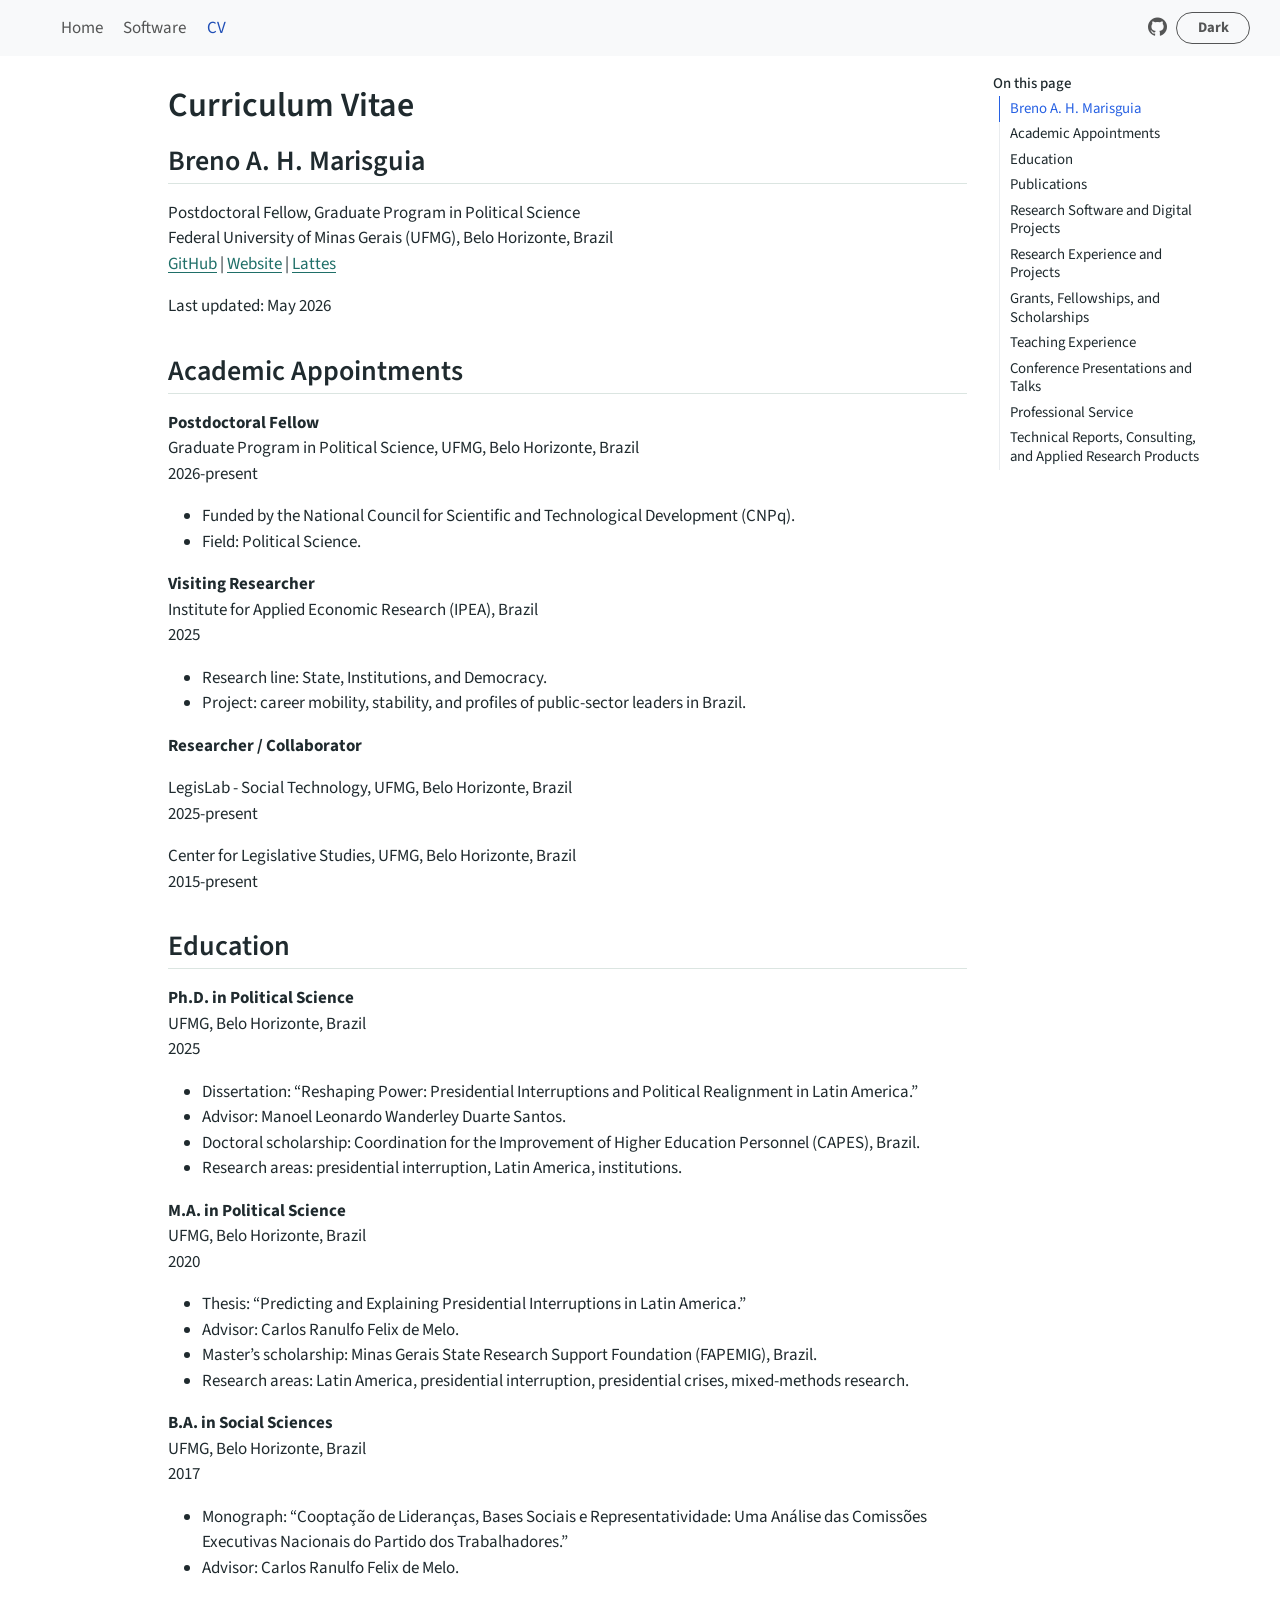
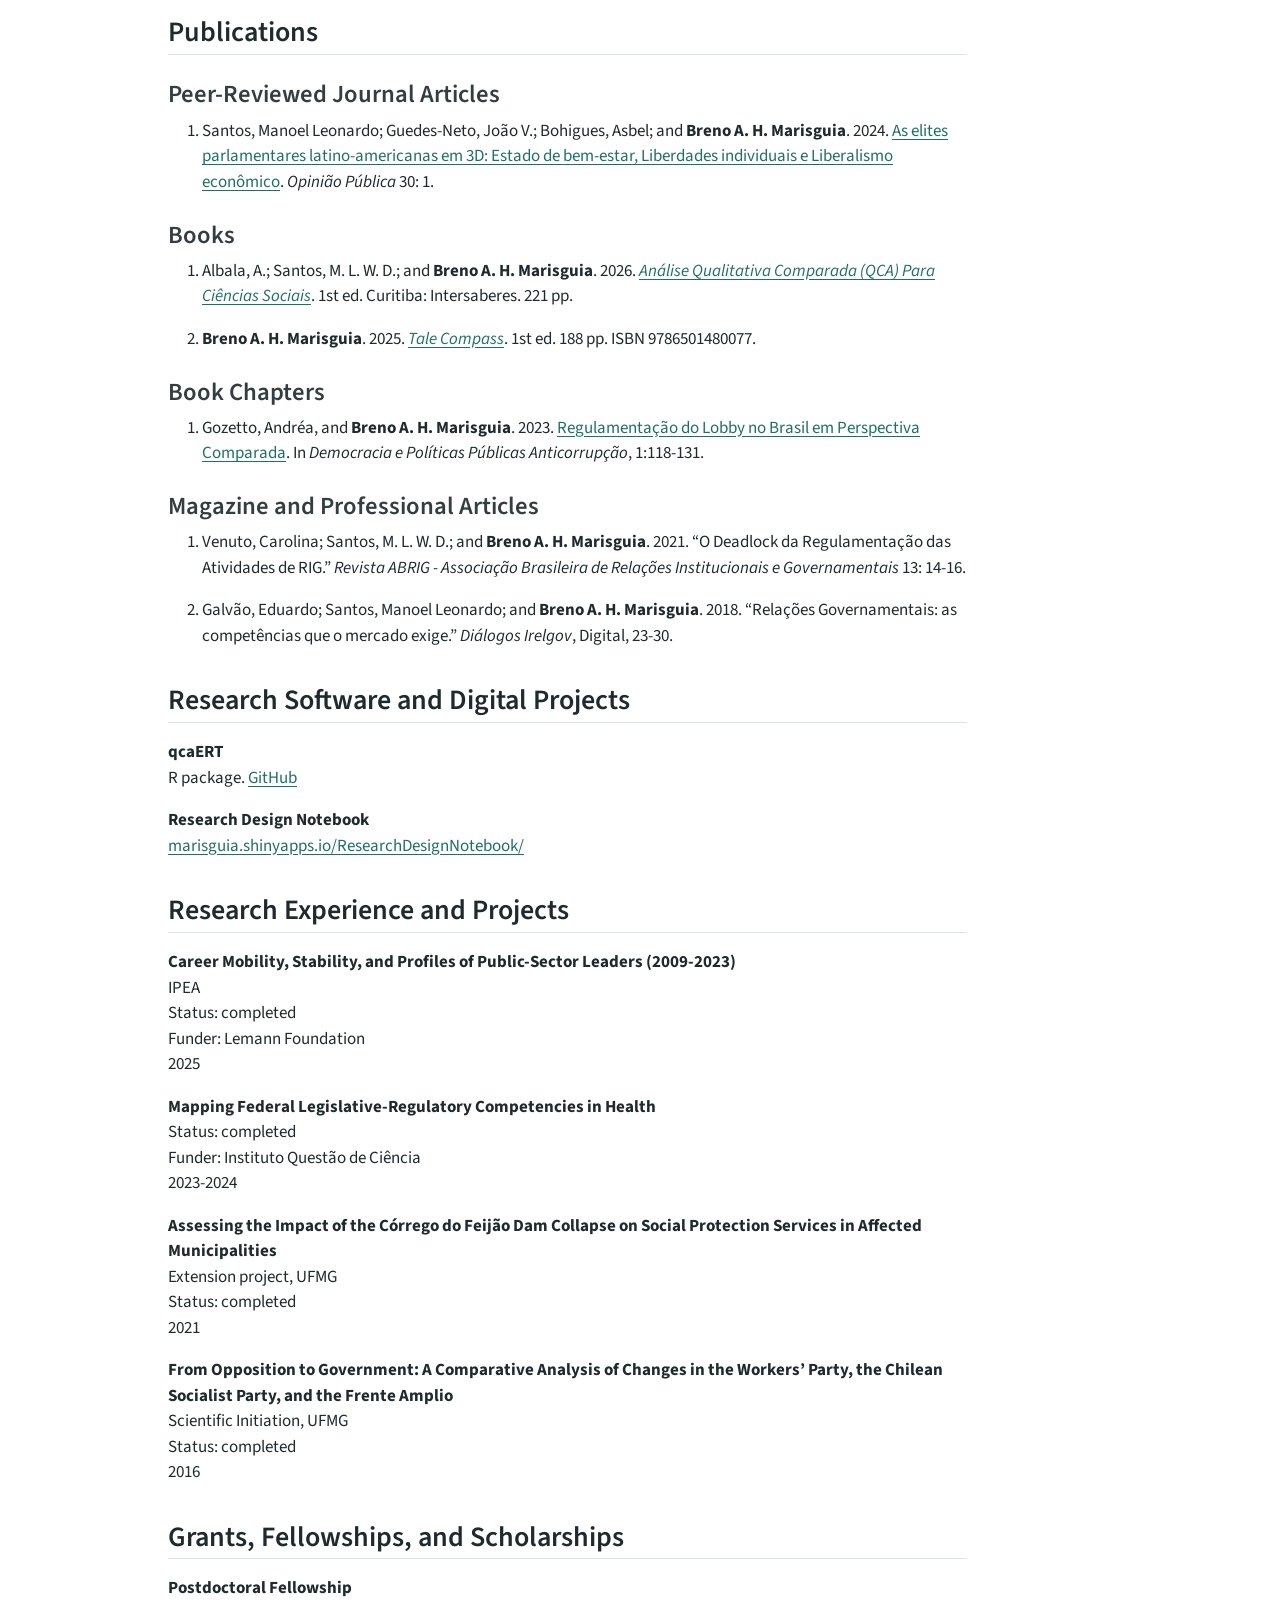
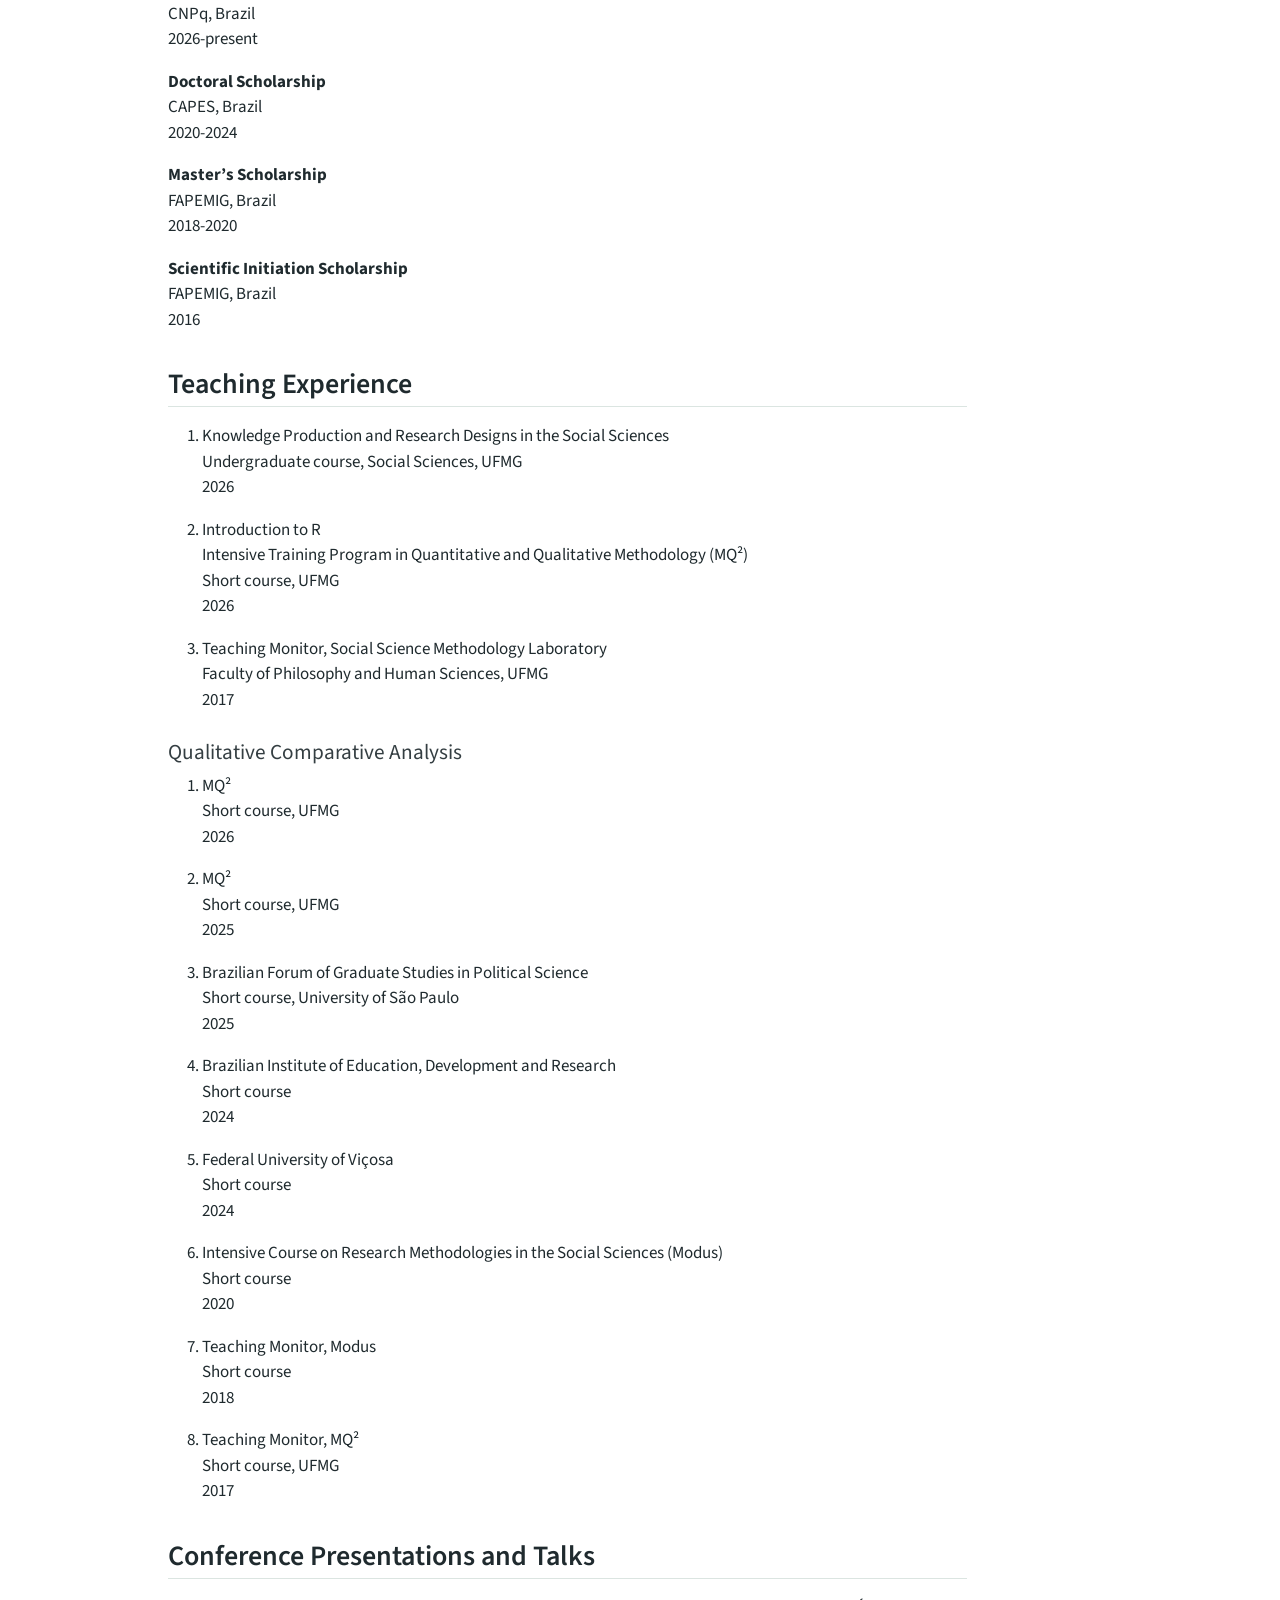
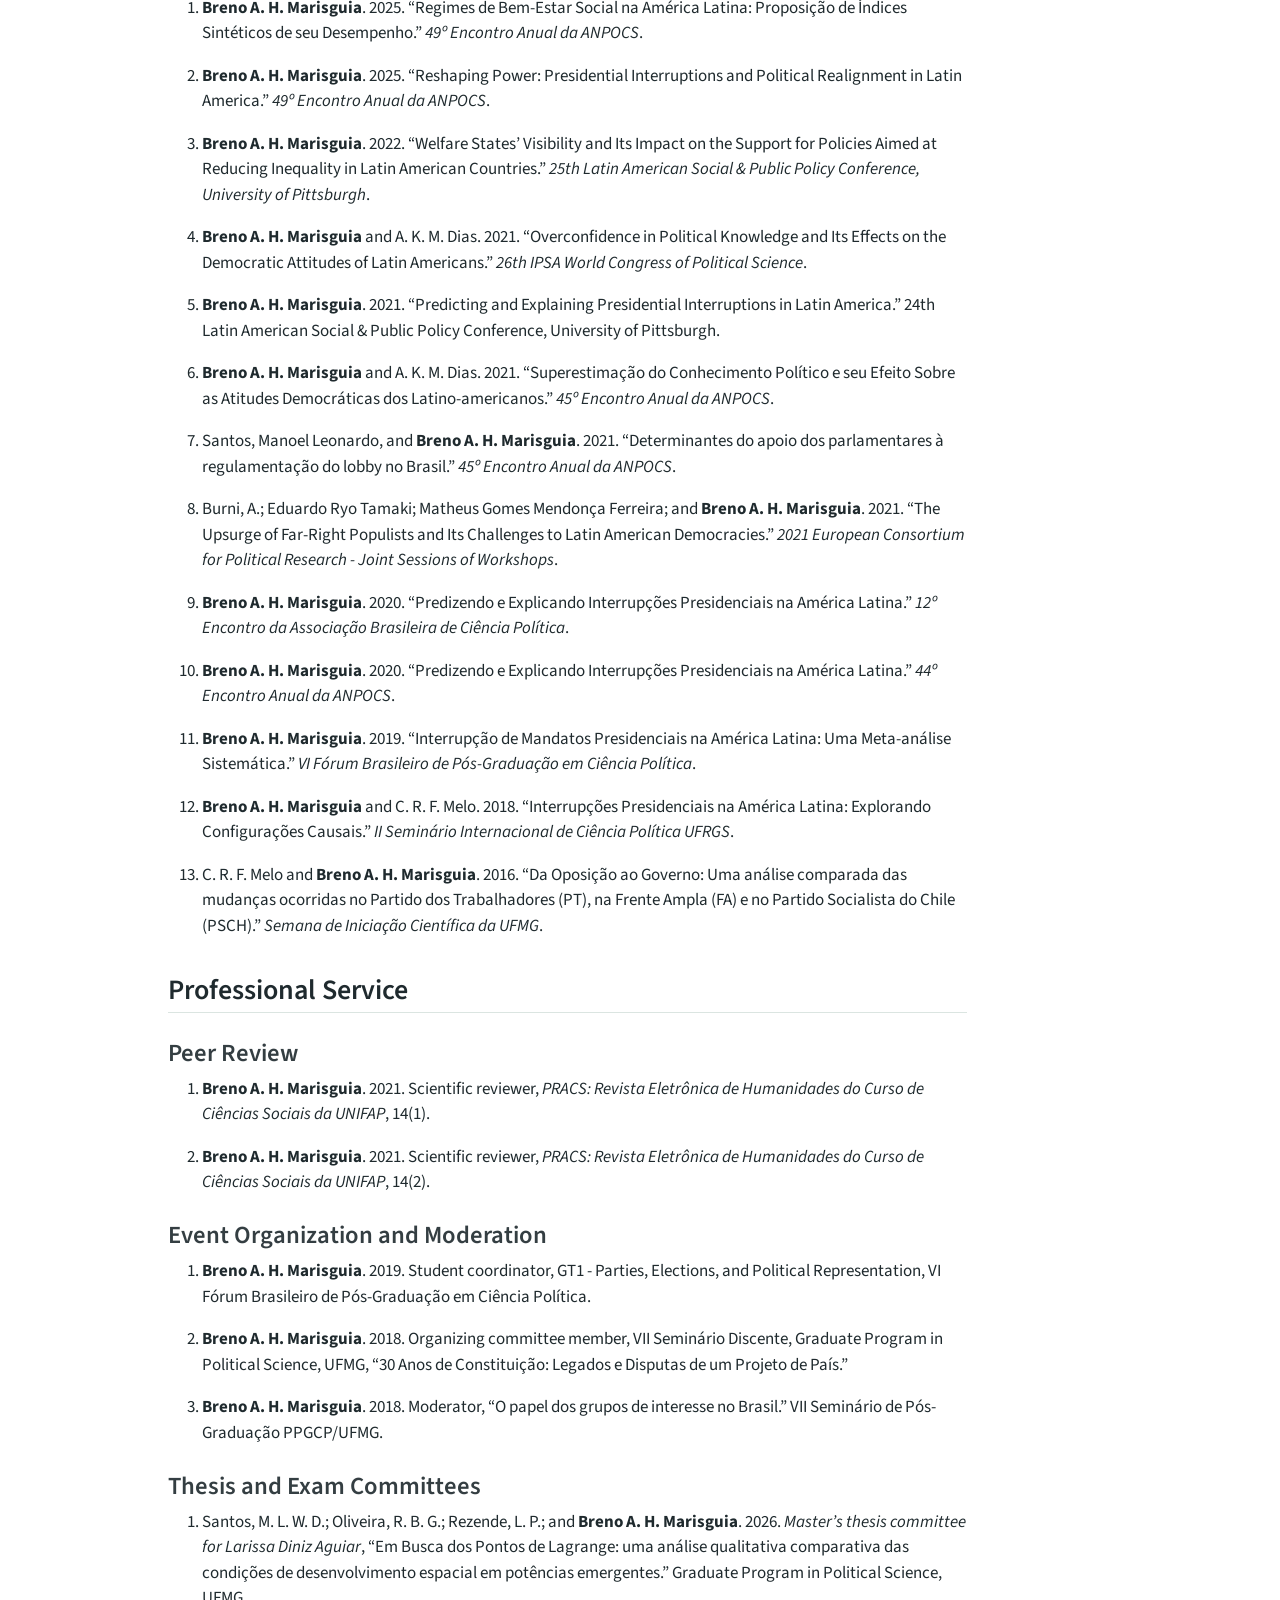
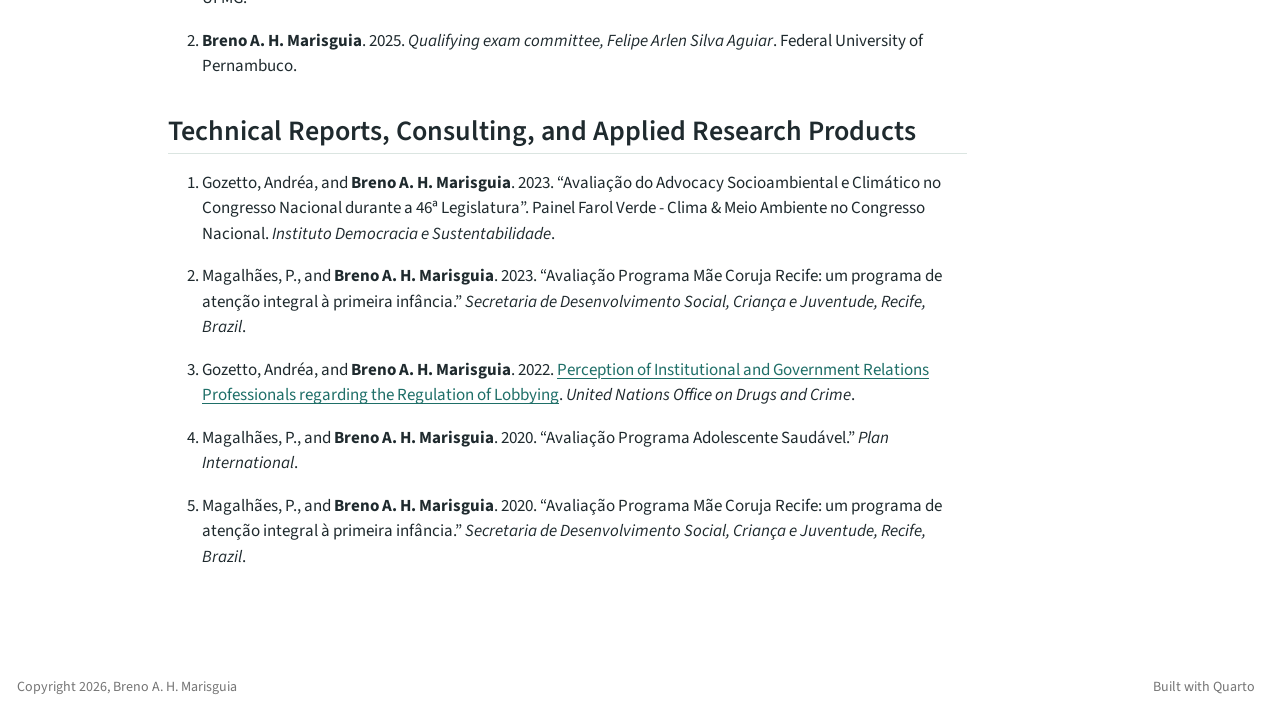
==== commit 1e4d8f68: "Add theme toggle and remove search" ====
--- a/docs/cv.html
+++ b/docs/cv.html
@@ -25,10 +25,6 @@
 
 <script src="site_libs/quarto-nav/quarto-nav.js"></script>
 <script src="site_libs/clipboard/clipboard.min.js"></script>
-<script src="site_libs/quarto-search/autocomplete.umd.js"></script>
-<script src="site_libs/quarto-search/fuse.min.js"></script>
-<script src="site_libs/quarto-search/quarto-search.js"></script>
-<meta name="quarto:offset" content="./">
 <script src="site_libs/quarto-html/quarto.js" type="module"></script>
 <script src="site_libs/quarto-html/tabsets/tabsets.js" type="module"></script>
 <script src="site_libs/quarto-html/axe/axe-check.js" type="module"></script>
@@ -36,23 +32,15 @@
 <script src="site_libs/quarto-html/tippy.umd.min.js"></script>
 <script src="site_libs/quarto-html/anchor.min.js"></script>
 <link href="site_libs/quarto-html/tippy.css" rel="stylesheet">
-<link href="site_libs/quarto-html/quarto-syntax-highlighting-7b89279ff1a6dce999919e0e67d4d9ec.css" rel="stylesheet" id="quarto-text-highlighting-styles">
+<link href="site_libs/quarto-html/quarto-syntax-highlighting-7b89279ff1a6dce999919e0e67d4d9ec.css" rel="stylesheet" class="quarto-color-scheme" id="quarto-text-highlighting-styles">
+<link href="site_libs/quarto-html/quarto-syntax-highlighting-dark-707d8167ce6003fca903bfe2be84ab7f.css" rel="stylesheet" class="quarto-color-scheme quarto-color-alternate" id="quarto-text-highlighting-styles">
+<link href="site_libs/quarto-html/quarto-syntax-highlighting-7b89279ff1a6dce999919e0e67d4d9ec.css" rel="stylesheet" class="quarto-color-scheme-extra" id="quarto-text-highlighting-styles">
 <script src="site_libs/bootstrap/bootstrap.min.js"></script>
 <link href="site_libs/bootstrap/bootstrap-icons.css" rel="stylesheet">
-<link href="site_libs/bootstrap/bootstrap-e31584831b205ffbb2d98406f31c2a5b.min.css" rel="stylesheet" append-hash="true" id="quarto-bootstrap" data-mode="light">
+<link href="site_libs/bootstrap/bootstrap-e31584831b205ffbb2d98406f31c2a5b.min.css" rel="stylesheet" append-hash="true" class="quarto-color-scheme" id="quarto-bootstrap" data-mode="light">
+<link href="site_libs/bootstrap/bootstrap-dark-24772959a0e306aba8d7698078628ce7.min.css" rel="stylesheet" append-hash="true" class="quarto-color-scheme quarto-color-alternate" id="quarto-bootstrap" data-mode="dark">
+<link href="site_libs/bootstrap/bootstrap-e31584831b205ffbb2d98406f31c2a5b.min.css" rel="stylesheet" append-hash="true" class="quarto-color-scheme-extra" id="quarto-bootstrap" data-mode="light">
 <script id="quarto-search-options" type="application/json">{
-  "location": "navbar",
-  "copy-button": false,
-  "collapse-after": 3,
-  "panel-placement": "end",
-  "type": "overlay",
-  "limit": 50,
-  "keyboard-shortcut": [
-    "f",
-    "/",
-    "s"
-  ],
-  "show-item-context": false,
   "language": {
     "search-no-results-text": "No results",
     "search-matching-documents-text": "matching documents",
@@ -72,7 +60,169 @@
 <link rel="stylesheet" href="styles.css">
 </head>
 
-<body class="nav-fixed quarto-light">
+<body class="nav-fixed quarto-light"><script id="quarto-html-before-body" type="application/javascript">
+    const toggleBodyColorMode = (bsSheetEl) => {
+      const mode = bsSheetEl.getAttribute("data-mode");
+      const bodyEl = window.document.querySelector("body");
+      if (mode === "dark") {
+        bodyEl.classList.add("quarto-dark");
+        bodyEl.classList.remove("quarto-light");
+      } else {
+        bodyEl.classList.add("quarto-light");
+        bodyEl.classList.remove("quarto-dark");
+      }
+    }
+    const toggleBodyColorPrimary = () => {
+      const bsSheetEl = window.document.querySelector("link#quarto-bootstrap:not([rel=disabled-stylesheet])");
+      if (bsSheetEl) {
+        toggleBodyColorMode(bsSheetEl);
+      }
+    }
+    const setColorSchemeToggle = (alternate) => {
+      const toggles = window.document.querySelectorAll('.quarto-color-scheme-toggle');
+      for (let i=0; i < toggles.length; i++) {
+        const toggle = toggles[i];
+        if (toggle) {
+          if (alternate) {
+            toggle.classList.add("alternate");
+          } else {
+            toggle.classList.remove("alternate");
+          }
+        }
+      }
+    };
+    const toggleColorMode = (alternate) => {
+      // Switch the stylesheets
+      const primaryStylesheets = window.document.querySelectorAll('link.quarto-color-scheme:not(.quarto-color-alternate)');
+      const alternateStylesheets = window.document.querySelectorAll('link.quarto-color-scheme.quarto-color-alternate');
+      manageTransitions('#quarto-margin-sidebar .nav-link', false);
+      if (alternate) {
+        // note: dark is layered on light, we don't disable primary!
+        enableStylesheet(alternateStylesheets);
+        for (const sheetNode of alternateStylesheets) {
+          if (sheetNode.id === "quarto-bootstrap") {
+            toggleBodyColorMode(sheetNode);
+          }
+        }
+      } else {
+        disableStylesheet(alternateStylesheets);
+        enableStylesheet(primaryStylesheets)
+        toggleBodyColorPrimary();
+      }
+      manageTransitions('#quarto-margin-sidebar .nav-link', true);
+      // Switch the toggles
+      setColorSchemeToggle(alternate)
+      // Hack to workaround the fact that safari doesn't
+      // properly recolor the scrollbar when toggling (#1455)
+      if (navigator.userAgent.indexOf('Safari') > 0 && navigator.userAgent.indexOf('Chrome') == -1) {
+        manageTransitions("body", false);
+        window.scrollTo(0, 1);
+        setTimeout(() => {
+          window.scrollTo(0, 0);
+          manageTransitions("body", true);
+        }, 40);
+      }
+    }
+    const disableStylesheet = (stylesheets) => {
+      for (let i=0; i < stylesheets.length; i++) {
+        const stylesheet = stylesheets[i];
+        stylesheet.rel = 'disabled-stylesheet';
+      }
+    }
+    const enableStylesheet = (stylesheets) => {
+      for (let i=0; i < stylesheets.length; i++) {
+        const stylesheet = stylesheets[i];
+        if(stylesheet.rel !== 'stylesheet') { // for Chrome, which will still FOUC without this check
+          stylesheet.rel = 'stylesheet';
+        }
+      }
+    }
+    const manageTransitions = (selector, allowTransitions) => {
+      const els = window.document.querySelectorAll(selector);
+      for (let i=0; i < els.length; i++) {
+        const el = els[i];
+        if (allowTransitions) {
+          el.classList.remove('notransition');
+        } else {
+          el.classList.add('notransition');
+        }
+      }
+    }
+    const isFileUrl = () => {
+      return window.location.protocol === 'file:';
+    }
+    const hasAlternateSentinel = () => {
+      let styleSentinel = getColorSchemeSentinel();
+      if (styleSentinel !== null) {
+        return styleSentinel === "alternate";
+      } else {
+        return false;
+      }
+    }
+    const setStyleSentinel = (alternate) => {
+      const value = alternate ? "alternate" : "default";
+      if (!isFileUrl()) {
+        window.localStorage.setItem("quarto-color-scheme", value);
+      } else {
+        localAlternateSentinel = value;
+      }
+    }
+    const getColorSchemeSentinel = () => {
+      if (!isFileUrl()) {
+        const storageValue = window.localStorage.getItem("quarto-color-scheme");
+        return storageValue != null ? storageValue : localAlternateSentinel;
+      } else {
+        return localAlternateSentinel;
+      }
+    }
+    const toggleGiscusIfUsed = (isAlternate, darkModeDefault) => {
+      const baseTheme = document.querySelector('#giscus-base-theme')?.value ?? 'light';
+      const alternateTheme = document.querySelector('#giscus-alt-theme')?.value ?? 'dark';
+      let newTheme = '';
+      if(authorPrefersDark) {
+        newTheme = isAlternate ? baseTheme : alternateTheme;
+      } else {
+        newTheme = isAlternate ? alternateTheme : baseTheme;
+      }
+      const changeGiscusTheme = () => {
+        // From: https://github.com/giscus/giscus/issues/336
+        const sendMessage = (message) => {
+          const iframe = document.querySelector('iframe.giscus-frame');
+          if (!iframe) return;
+          iframe.contentWindow.postMessage({ giscus: message }, 'https://giscus.app');
+        }
+        sendMessage({
+          setConfig: {
+            theme: newTheme
+          }
+        });
+      }
+      const isGiscussLoaded = window.document.querySelector('iframe.giscus-frame') !== null;
+      if (isGiscussLoaded) {
+        changeGiscusTheme();
+      }
+    };
+    const authorPrefersDark = false;
+    const darkModeDefault = authorPrefersDark;
+      document.querySelector('link#quarto-text-highlighting-styles.quarto-color-scheme-extra').rel = 'disabled-stylesheet';
+      document.querySelector('link#quarto-bootstrap.quarto-color-scheme-extra').rel = 'disabled-stylesheet';
+    let localAlternateSentinel = darkModeDefault ? 'alternate' : 'default';
+    // Dark / light mode switch
+    window.quartoToggleColorScheme = () => {
+      // Read the current dark / light value
+      let toAlternate = !hasAlternateSentinel();
+      toggleColorMode(toAlternate);
+      setStyleSentinel(toAlternate);
+      toggleGiscusIfUsed(toAlternate, darkModeDefault);
+      window.dispatchEvent(new Event('resize'));
+    };
+    // Switch to dark mode if need be
+    if (hasAlternateSentinel()) {
+      toggleColorMode(true);
+    } else {
+      toggleColorMode(false);
+    }
+  </script>
 
 <div id="quarto-search-results"></div>
   <header id="quarto-header" class="headroom fixed-top">
@@ -85,7 +235,6 @@
     <span class="navbar-title">Breno A. H. Marisguia</span>
     </a>
   </div>
-            <div id="quarto-search" class="" title="Search"></div>
           <button class="navbar-toggler" type="button" data-bs-toggle="collapse" data-bs-target="#navbarCollapse" aria-controls="navbarCollapse" role="menu" aria-expanded="false" aria-label="Toggle navigation" onclick="if (window.quartoToggleHeadroom) { window.quartoToggleHeadroom(); }">
   <span class="navbar-toggler-icon"></span>
 </button>
@@ -113,6 +262,7 @@
 </ul>
           </div> <!-- /navcollapse -->
             <div class="quarto-navbar-tools">
+  <a href="" class="quarto-color-scheme-toggle quarto-navigation-tool  px-1" onclick="window.quartoToggleColorScheme(); return false;" title="Toggle dark mode"><i class="bi"></i></a>
 </div>
       </div> <!-- /container-fluid -->
     </nav>
@@ -154,6 +304,7 @@
 <!-- main -->
 <main class="content" id="quarto-document-content">
 
+
 <header id="title-block-header" class="quarto-title-block default">
 <div class="quarto-title">
 <h1 class="title">Curriculum Vitae</h1>
@@ -404,6 +555,19 @@
 </main> <!-- /main -->
 <script id="quarto-html-after-body" type="application/javascript">
   window.document.addEventListener("DOMContentLoaded", function (event) {
+    // Ensure there is a toggle, if there isn't float one in the top right
+    if (window.document.querySelector('.quarto-color-scheme-toggle') === null) {
+      const a = window.document.createElement('a');
+      a.classList.add('top-right');
+      a.classList.add('quarto-color-scheme-toggle');
+      a.href = "";
+      a.onclick = function() { try { window.quartoToggleColorScheme(); } catch {} return false; };
+      const i = window.document.createElement("i");
+      i.classList.add('bi');
+      a.appendChild(i);
+      window.document.body.appendChild(a);
+    }
+    setColorSchemeToggle(hasAlternateSentinel())
     const icon = "";
     const anchorJS = new window.AnchorJS();
     anchorJS.options = {
--- a/docs/site_libs/quarto-html/quarto-syntax-highlighting-dark-707d8167ce6003fca903bfe2be84ab7f.css
+++ b/docs/site_libs/quarto-html/quarto-syntax-highlighting-dark-707d8167ce6003fca903bfe2be84ab7f.css
@@ -0,0 +1,219 @@
+/* quarto syntax highlight colors */
+:root {
+  --quarto-hl-al-color: #f07178;
+  --quarto-hl-an-color: #d4d0ab;
+  --quarto-hl-at-color: #00e0e0;
+  --quarto-hl-bn-color: #d4d0ab;
+  --quarto-hl-bu-color: #abe338;
+  --quarto-hl-ch-color: #abe338;
+  --quarto-hl-co-color: #f8f8f2;
+  --quarto-hl-cv-color: #ffd700;
+  --quarto-hl-cn-color: #ffd700;
+  --quarto-hl-cf-color: #ffa07a;
+  --quarto-hl-dt-color: #ffa07a;
+  --quarto-hl-dv-color: #d4d0ab;
+  --quarto-hl-do-color: #f8f8f2;
+  --quarto-hl-er-color: #f07178;
+  --quarto-hl-ex-color: #00e0e0;
+  --quarto-hl-fl-color: #d4d0ab;
+  --quarto-hl-fu-color: #ffa07a;
+  --quarto-hl-im-color: #abe338;
+  --quarto-hl-in-color: #d4d0ab;
+  --quarto-hl-kw-color: #ffa07a;
+  --quarto-hl-op-color: #ffa07a;
+  --quarto-hl-ot-color: #00e0e0;
+  --quarto-hl-pp-color: #dcc6e0;
+  --quarto-hl-re-color: #00e0e0;
+  --quarto-hl-sc-color: #abe338;
+  --quarto-hl-ss-color: #abe338;
+  --quarto-hl-st-color: #abe338;
+  --quarto-hl-va-color: #00e0e0;
+  --quarto-hl-vs-color: #abe338;
+  --quarto-hl-wa-color: #dcc6e0;
+}
+
+/* other quarto variables */
+:root {
+  --quarto-font-monospace: SFMono-Regular, Menlo, Monaco, Consolas, "Liberation Mono", "Courier New", monospace;
+}
+
+/* syntax highlight based on Pandoc's rules */
+pre > code.sourceCode > span {
+  color: #f8f8f2;
+}
+
+code.sourceCode > span {
+  color: #f8f8f2;
+}
+
+div.sourceCode,
+div.sourceCode pre.sourceCode {
+  color: #f8f8f2;
+}
+
+/* Normal */
+code span {
+  color: #f8f8f2;
+}
+
+/* Alert */
+code span.al {
+  color: #f07178;
+}
+
+/* Annotation */
+code span.an {
+  color: #d4d0ab;
+}
+
+/* Attribute */
+code span.at {
+  color: #00e0e0;
+}
+
+/* BaseN */
+code span.bn {
+  color: #d4d0ab;
+}
+
+/* BuiltIn */
+code span.bu {
+  color: #abe338;
+}
+
+/* ControlFlow */
+code span.cf {
+  font-weight: bold;
+  color: #ffa07a;
+}
+
+/* Char */
+code span.ch {
+  color: #abe338;
+}
+
+/* Constant */
+code span.cn {
+  color: #ffd700;
+}
+
+/* Comment */
+code span.co {
+  font-style: italic;
+  color: #f8f8f2;
+}
+
+/* CommentVar */
+code span.cv {
+  color: #ffd700;
+}
+
+/* Documentation */
+code span.do {
+  color: #f8f8f2;
+}
+
+/* DataType */
+code span.dt {
+  color: #ffa07a;
+}
+
+/* DecVal */
+code span.dv {
+  color: #d4d0ab;
+}
+
+/* Error */
+code span.er {
+  color: #f07178;
+  text-decoration: underline;
+}
+
+/* Extension */
+code span.ex {
+  font-weight: bold;
+  color: #00e0e0;
+}
+
+/* Float */
+code span.fl {
+  color: #d4d0ab;
+}
+
+/* Function */
+code span.fu {
+  color: #ffa07a;
+}
+
+/* Import */
+code span.im {
+  color: #abe338;
+}
+
+/* Information */
+code span.in {
+  color: #d4d0ab;
+}
+
+/* Keyword */
+code span.kw {
+  font-weight: bold;
+  color: #ffa07a;
+}
+
+/* Operator */
+code span.op {
+  color: #ffa07a;
+}
+
+/* Other */
+code span.ot {
+  color: #00e0e0;
+}
+
+/* Preprocessor */
+code span.pp {
+  color: #dcc6e0;
+}
+
+/* RegionMarker */
+code span.re {
+  background-color: #f8f8f2;
+  color: #00e0e0;
+}
+
+/* SpecialChar */
+code span.sc {
+  color: #abe338;
+}
+
+/* SpecialString */
+code span.ss {
+  color: #abe338;
+}
+
+/* String */
+code span.st {
+  color: #abe338;
+}
+
+/* Variable */
+code span.va {
+  color: #00e0e0;
+}
+
+/* VerbatimString */
+code span.vs {
+  color: #abe338;
+}
+
+/* Warning */
+code span.wa {
+  color: #dcc6e0;
+}
+
+.prevent-inlining {
+  content: "</";
+}
+
+/*# sourceMappingURL=f5ab3bb6f5ded8da9f12dd3a91d3da26.css.map */
--- a/docs/styles.css
+++ b/docs/styles.css
@@ -4,6 +4,11 @@
   --mg-teal: #1f6f68;
   --mg-rust: #9d4635;
   --mg-ink: #1f2a2e;
+  --mg-dark-bg: #14191b;
+  --mg-dark-ink: #edf3f2;
+  --mg-dark-muted: #c0cbc8;
+  --mg-dark-link: #6ed6cf;
+  --mg-dark-line: #344044;
 }
 
 body {
@@ -23,6 +28,58 @@
   display: none;
 }
 
+.navbar {
+  min-height: 56px;
+  padding-top: 0.35rem;
+  padding-bottom: 0.35rem;
+}
+
+.navbar-container,
+.navbar-collapse,
+.navbar-nav,
+.quarto-navbar-tools {
+  align-items: center;
+  min-height: 40px;
+}
+
+.quarto-navbar-tools {
+  display: flex;
+}
+
+.navbar .nav-link,
+.quarto-navigation-tool {
+  display: inline-flex;
+  align-items: center;
+  height: 32px;
+}
+
+.quarto-color-scheme-toggle {
+  display: inline-flex;
+  align-items: center;
+  justify-content: center;
+  min-width: 74px;
+  height: 32px;
+  padding: 0 0.75rem;
+  border: 1px solid currentColor;
+  border-radius: 999px;
+  font-size: 0.86rem;
+  font-weight: 700;
+  line-height: 1;
+  text-decoration: none;
+}
+
+.quarto-color-scheme-toggle::before {
+  content: "Dark";
+}
+
+.quarto-color-scheme-toggle.alternate::before {
+  content: "Light";
+}
+
+.quarto-color-scheme-toggle .bi {
+  display: none;
+}
+
 .quarto-title-block .title {
   color: var(--mg-ink);
 }
@@ -34,6 +91,52 @@
 h2 {
   border-bottom: 1px solid #dbe5e1;
   padding-bottom: 0.25rem;
+}
+
+body.quarto-dark {
+  background-color: var(--mg-dark-bg);
+  color: var(--mg-dark-ink);
+}
+
+body.quarto-dark a {
+  color: var(--mg-dark-link);
+}
+
+body.quarto-dark a:hover {
+  color: #9fe7e2;
+}
+
+body.quarto-dark .quarto-title-block .title {
+  color: var(--mg-dark-ink);
+}
+
+body.quarto-dark .quarto-title-block .subtitle,
+body.quarto-dark .lead,
+body.quarto-dark .description,
+body.quarto-dark .quarto-title-meta {
+  color: var(--mg-dark-muted);
+}
+
+body.quarto-dark h1,
+body.quarto-dark h2,
+body.quarto-dark h3,
+body.quarto-dark h4,
+body.quarto-dark h5,
+body.quarto-dark h6,
+body.quarto-dark p,
+body.quarto-dark li,
+body.quarto-dark dd,
+body.quarto-dark dt {
+  color: var(--mg-dark-ink);
+}
+
+body.quarto-dark h2 {
+  border-bottom-color: var(--mg-dark-line);
+}
+
+body.quarto-dark #TOC,
+body.quarto-dark .toc-active {
+  color: var(--mg-dark-muted);
 }
 
 .profile-photo {
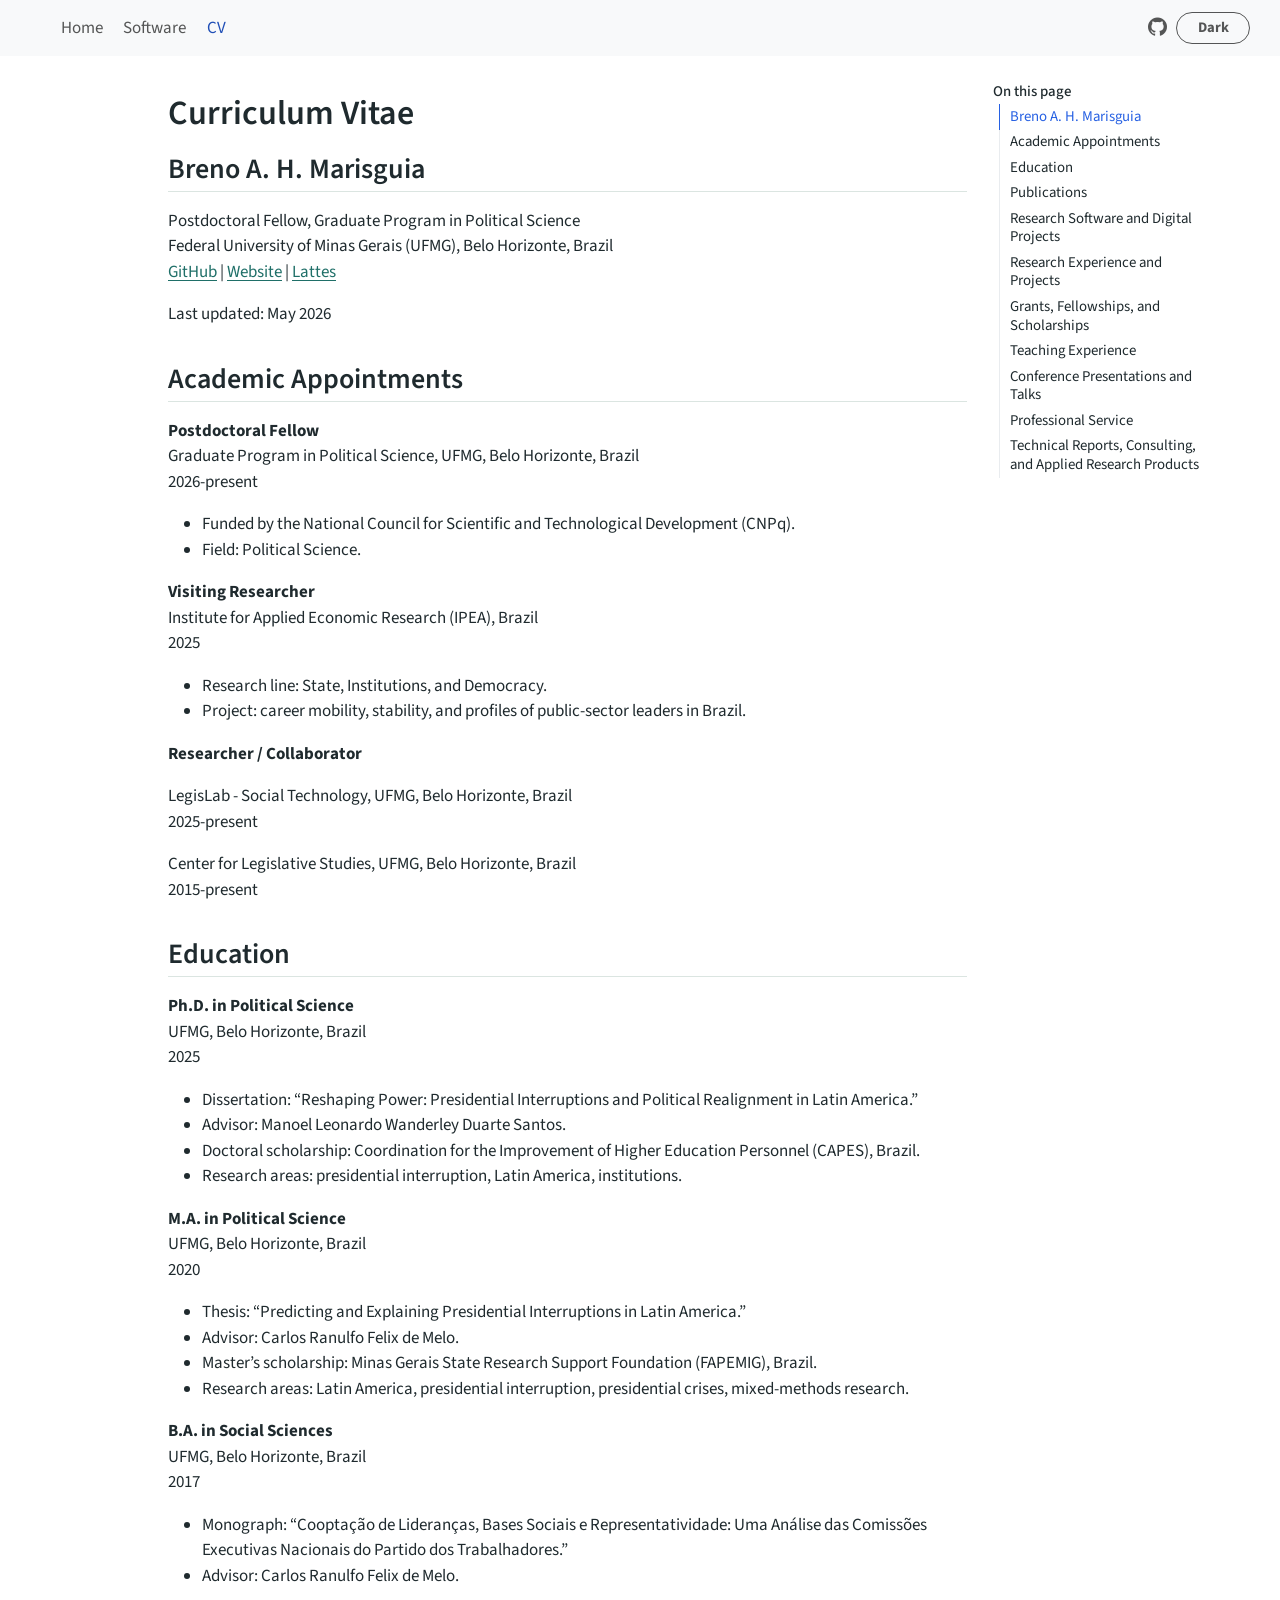
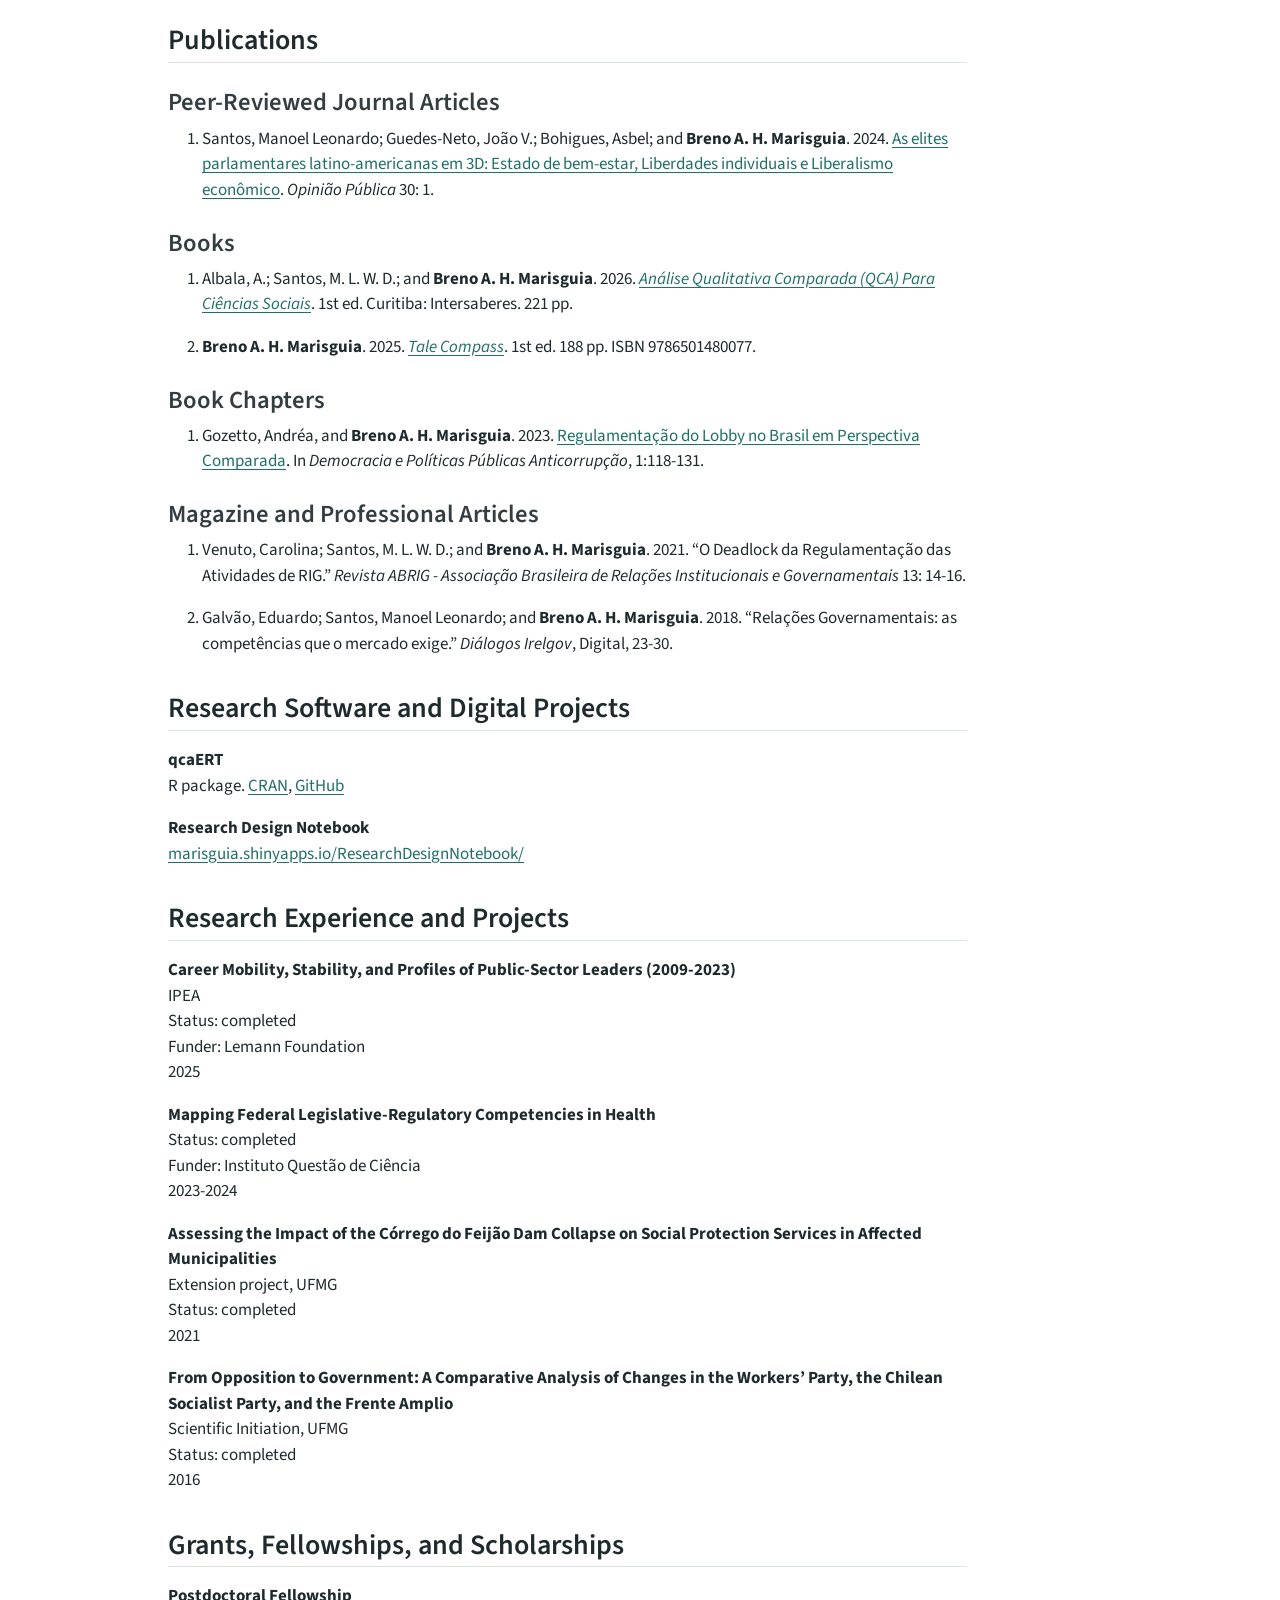
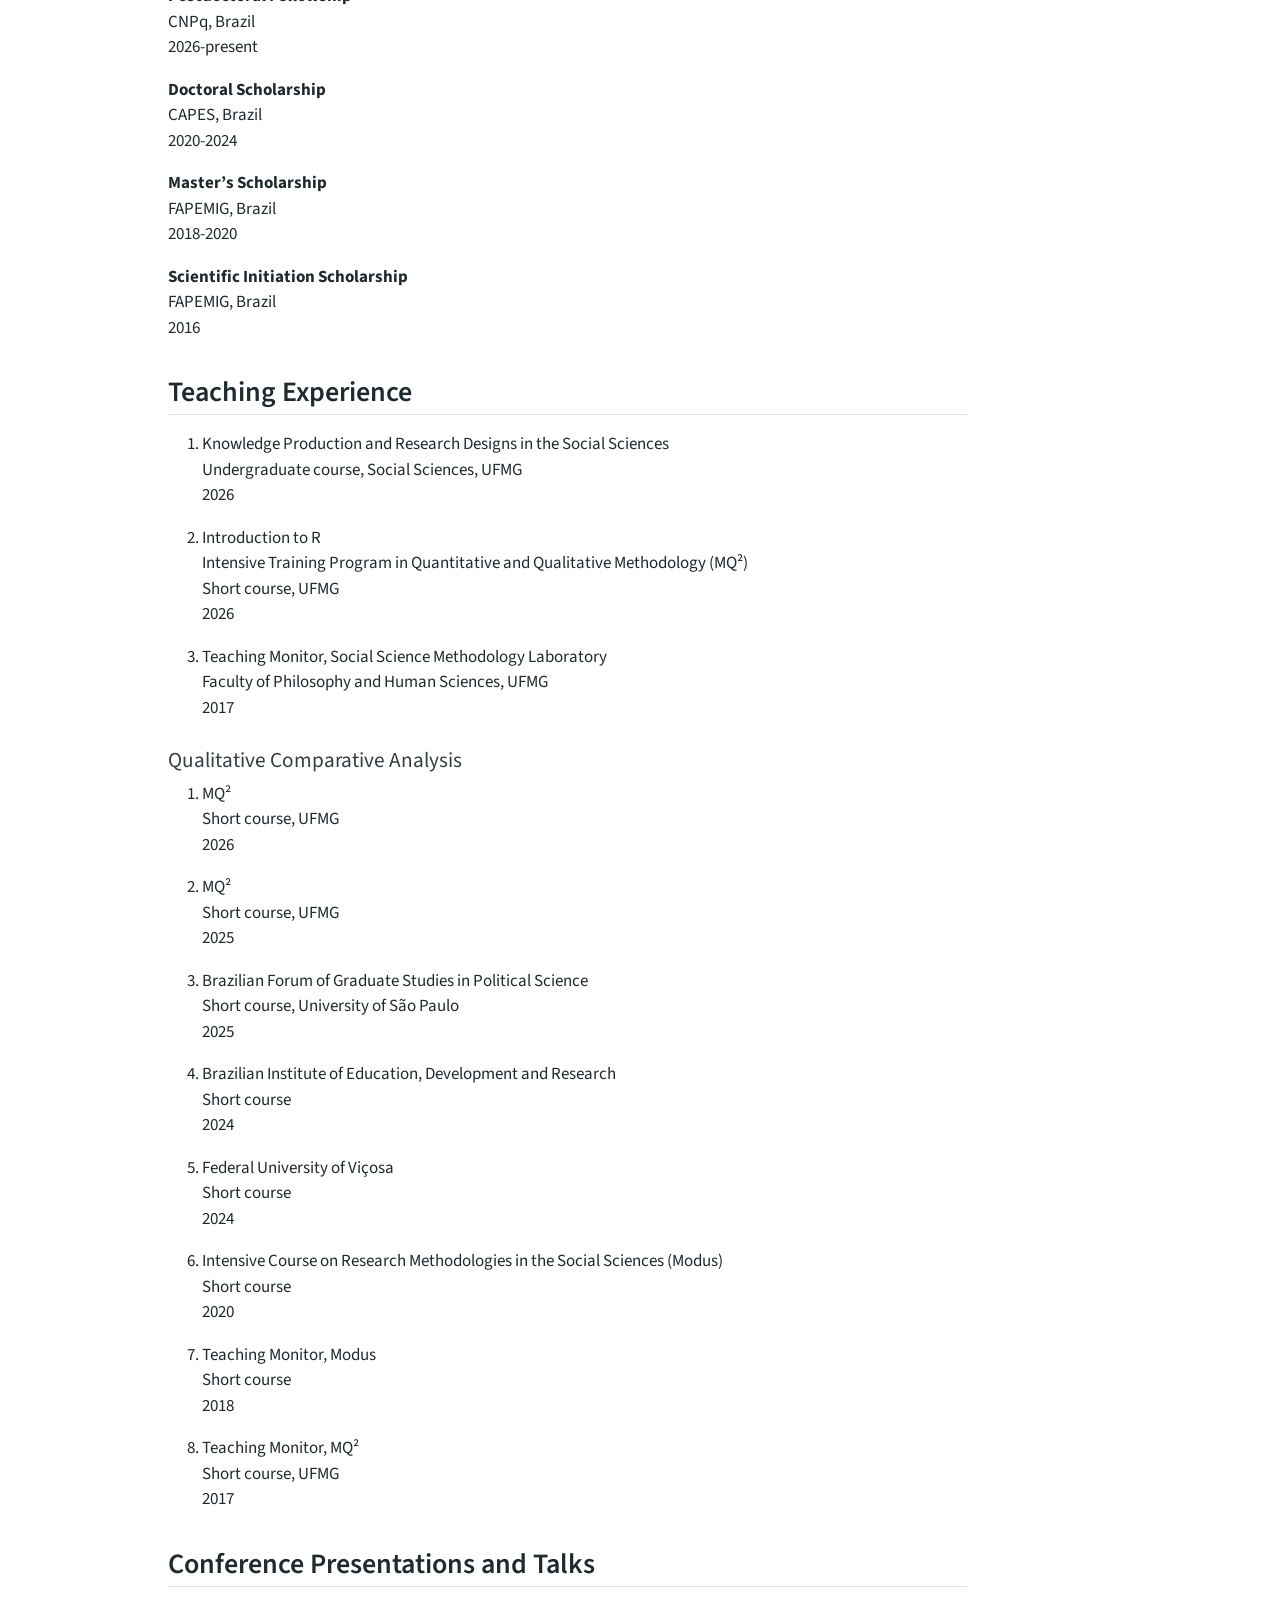
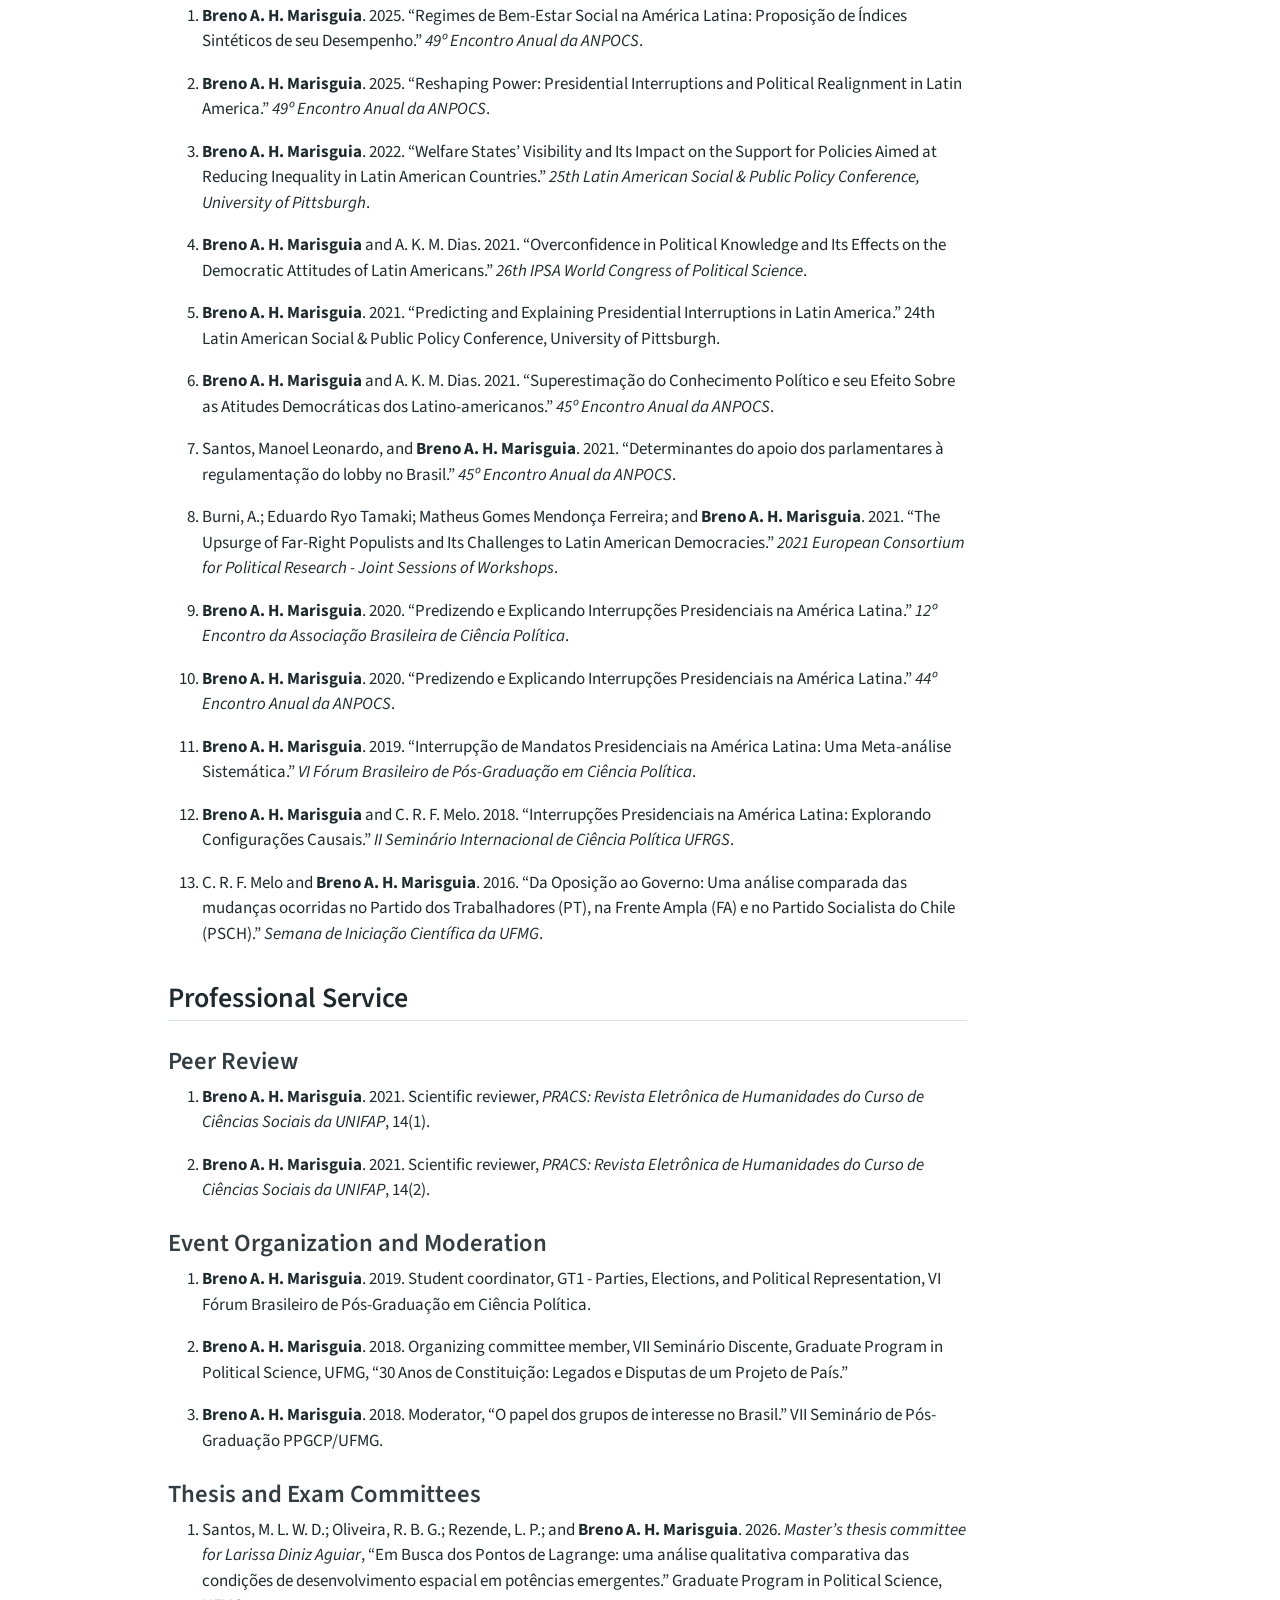
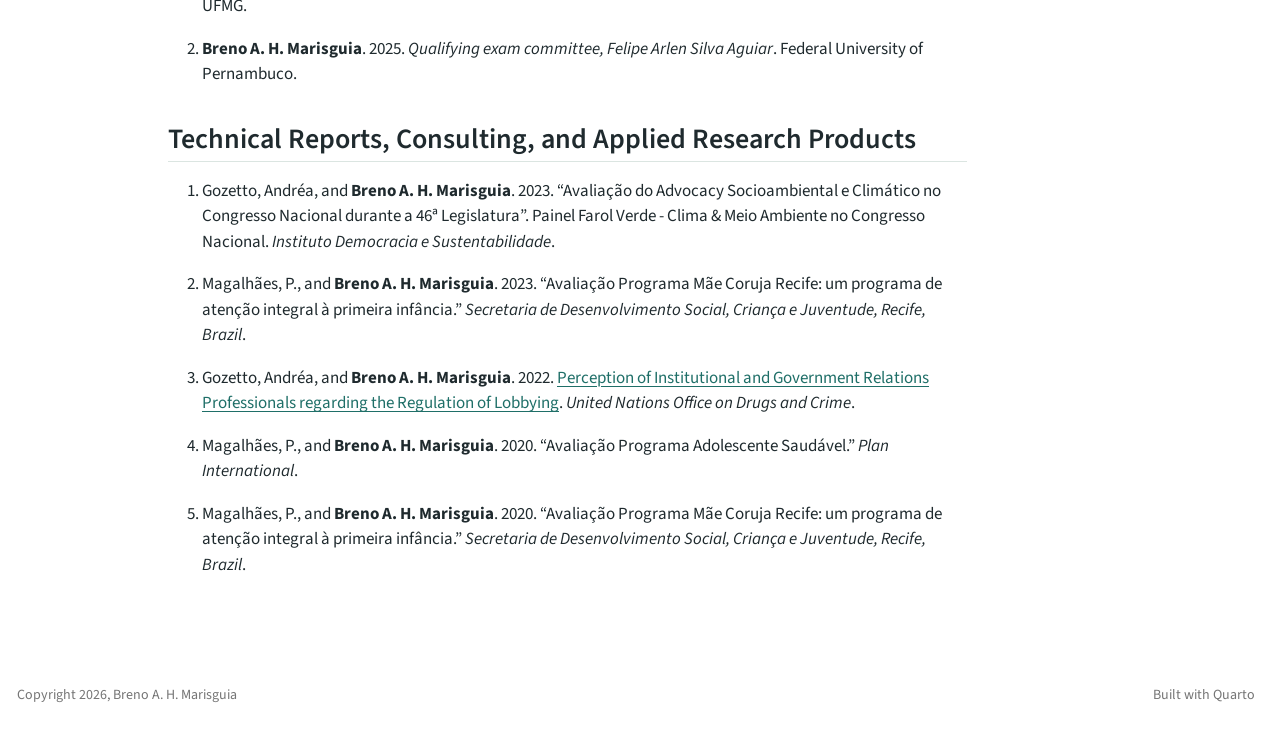
==== commit b4f7ff1f: "Update website" ====
--- a/docs/cv.html
+++ b/docs/cv.html
@@ -413,7 +413,7 @@
 <section id="research-software-and-digital-projects" class="level2">
 <h2 class="anchored" data-anchor-id="research-software-and-digital-projects">Research Software and Digital Projects</h2>
 <p><strong>qcaERT</strong><br>
-R package. <a href="https://github.com/marisguia/qcaERT">GitHub</a></p>
+R package. <a href="https://CRAN.R-project.org/package=qcaERT">CRAN</a>, <a href="https://github.com/marisguia/qcaERT">GitHub</a></p>
 <p><strong>Research Design Notebook</strong><br>
 <a href="https://marisguia.shinyapps.io/ResearchDesignNotebook/">marisguia.shinyapps.io/ResearchDesignNotebook/</a></p>
 </section>
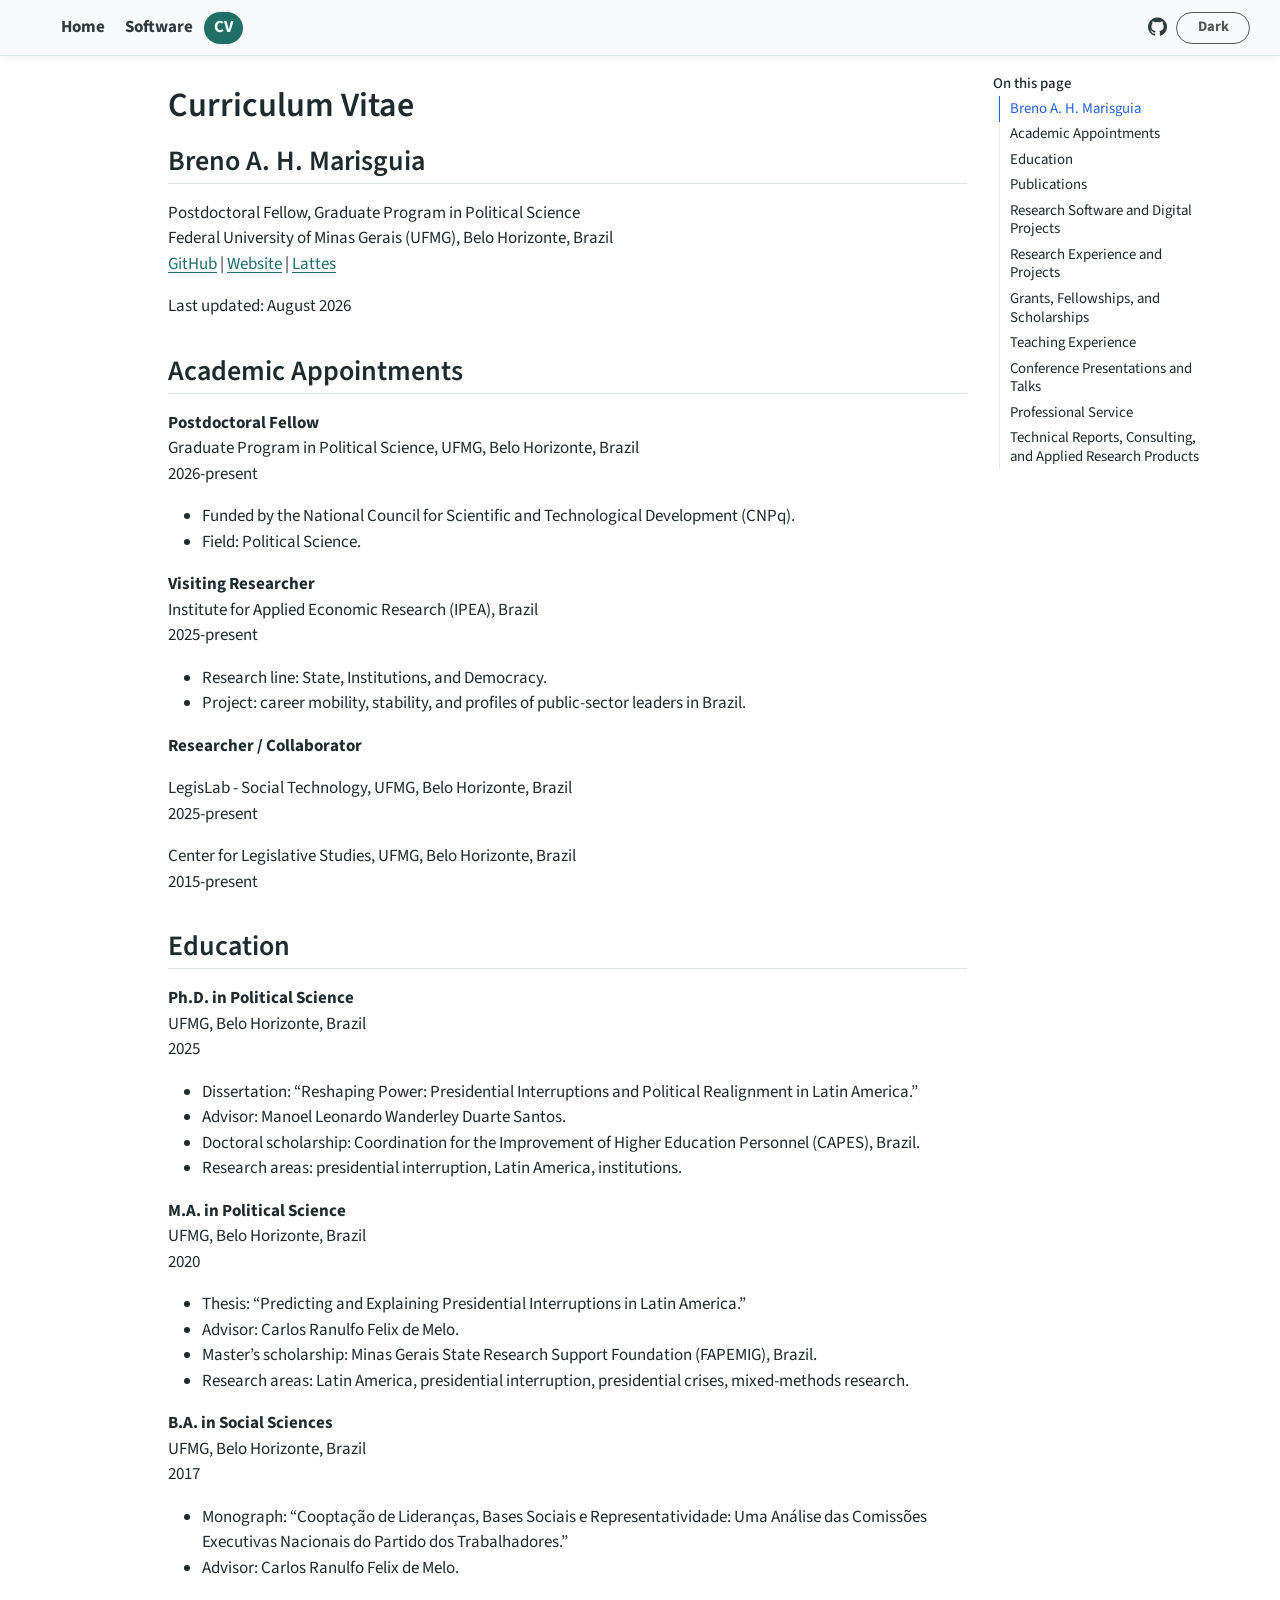
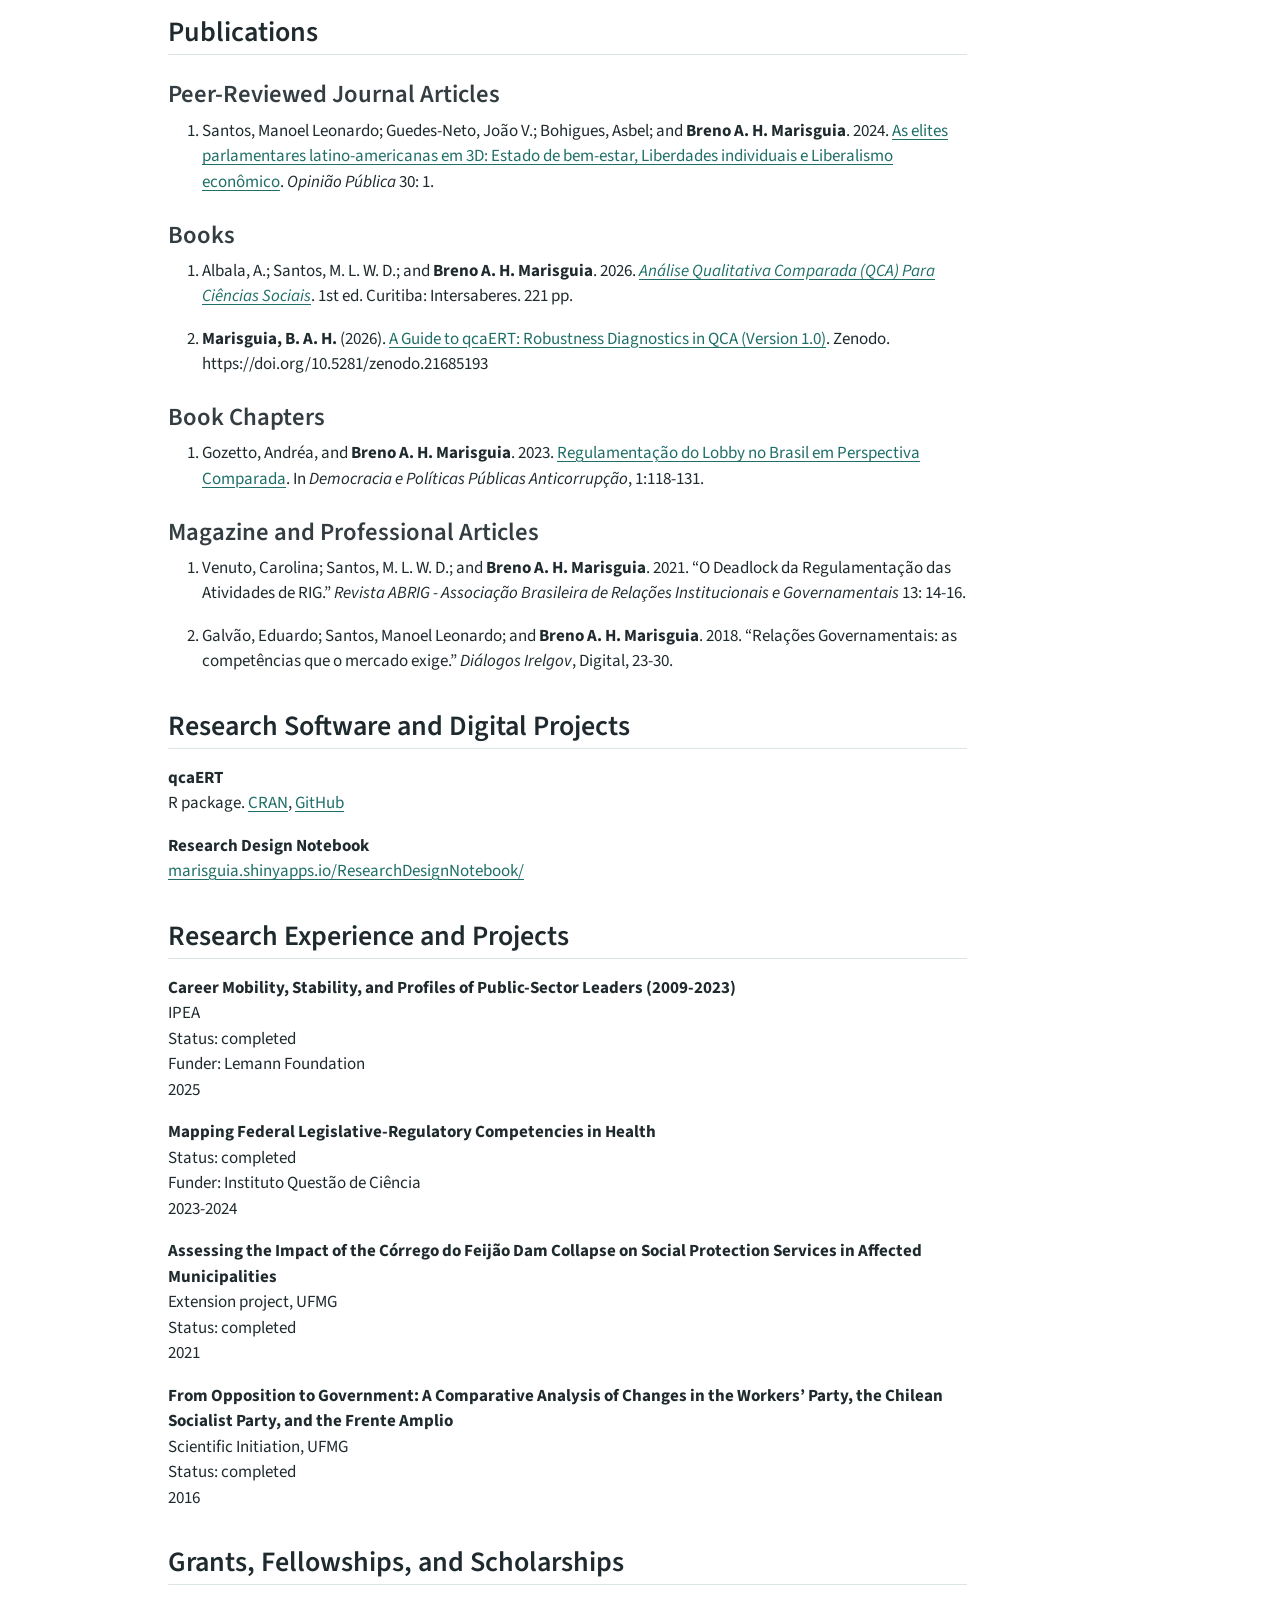
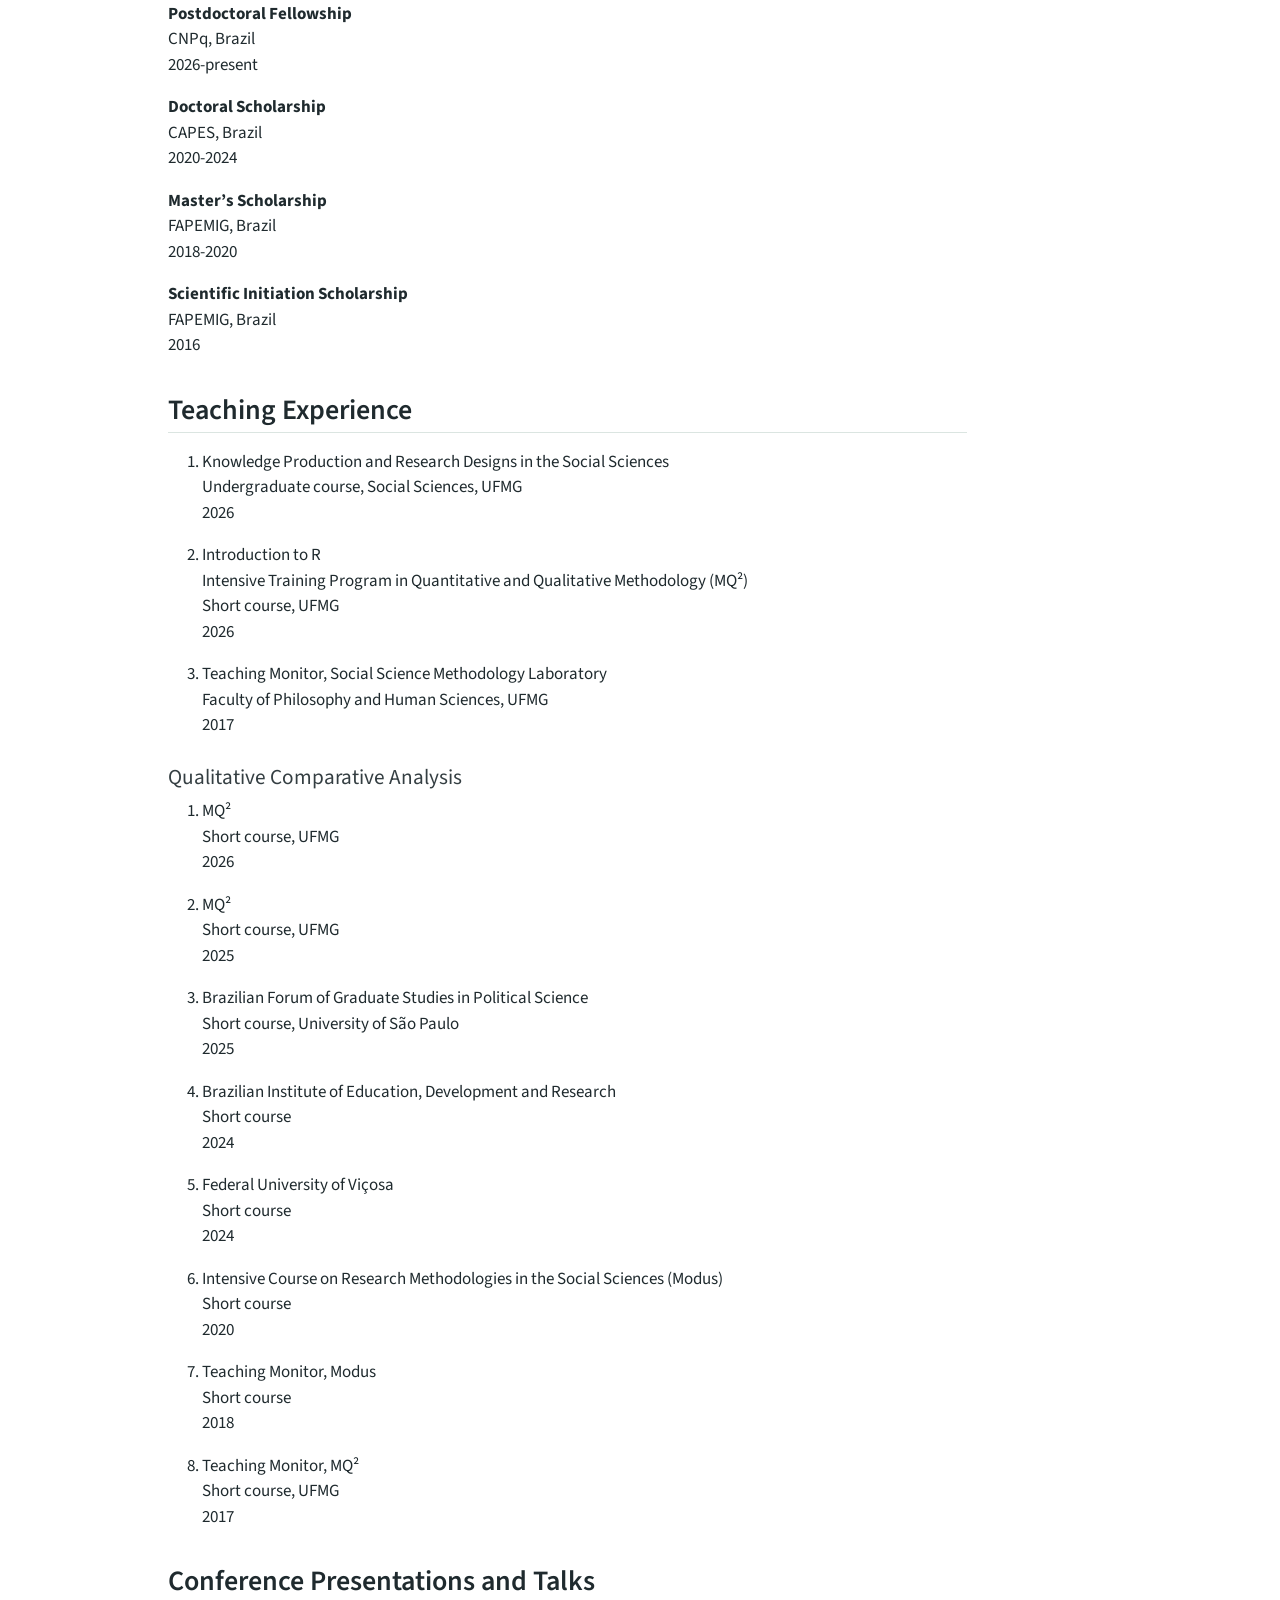
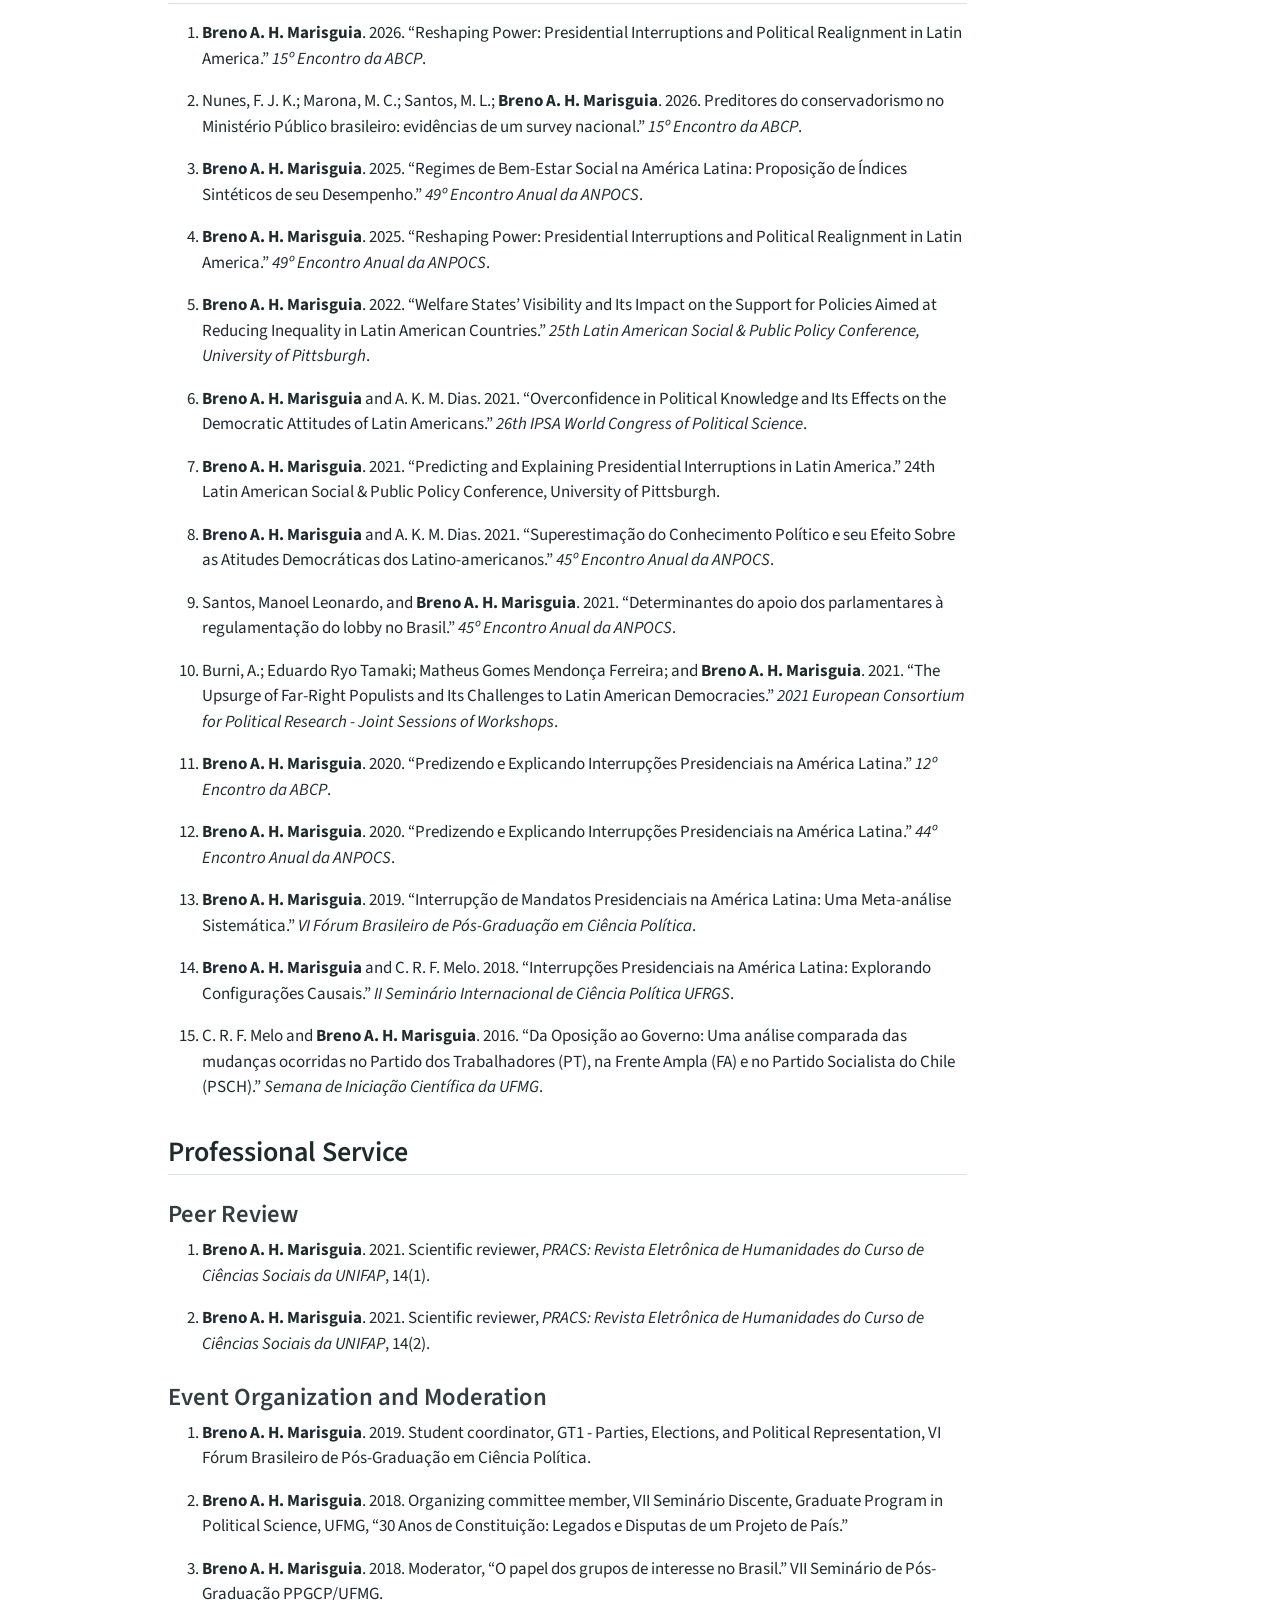
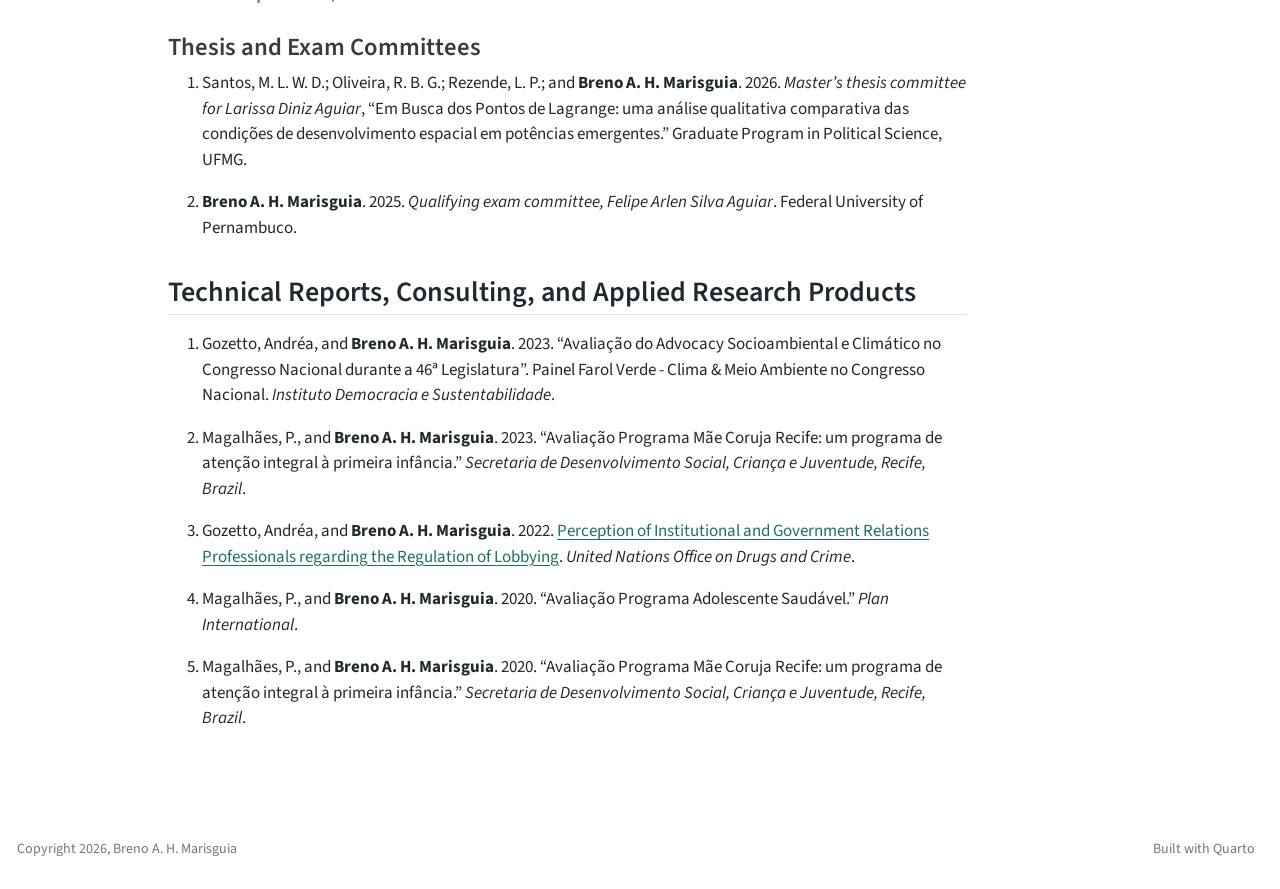
==== commit 768d7d64: "Update website" ====
--- a/docs/cv.html
+++ b/docs/cv.html
@@ -329,7 +329,7 @@
 <p>Postdoctoral Fellow, Graduate Program in Political Science<br>
 Federal University of Minas Gerais (UFMG), Belo Horizonte, Brazil<br>
 <a href="https://github.com/marisguia">GitHub</a> | <a href="https://marisguia.github.io">Website</a> | <a href="http://lattes.cnpq.br/3901080095177475">Lattes</a></p>
-<p>Last updated: May 2026</p>
+<p>Last updated: August 2026</p>
 </section>
 <section id="academic-appointments" class="level2">
 <h2 class="anchored" data-anchor-id="academic-appointments">Academic Appointments</h2>
@@ -342,7 +342,7 @@
 </ul>
 <p><strong>Visiting Researcher</strong><br>
 Institute for Applied Economic Research (IPEA), Brazil<br>
-2025</p>
+2025-present</p>
 <ul>
 <li>Research line: State, Institutions, and Democracy.</li>
 <li>Project: career mobility, stability, and profiles of public-sector leaders in Brazil.</li>
@@ -393,7 +393,7 @@
 <h3 class="anchored" data-anchor-id="books">Books</h3>
 <ol type="1">
 <li><p>Albala, A.; Santos, M. L. W. D.; and <strong>Breno A. H. Marisguia</strong>. 2026. <a href="https://livrariaintersaberes.com.br/produto/analise-qualitativa-comparada-qca-para-ciencias-sociais/"><em>Análise Qualitativa Comparada (QCA) Para Ciências Sociais</em></a>. 1st ed.&nbsp;Curitiba: Intersaberes. 221 pp.</p></li>
-<li><p><strong>Breno A. H. Marisguia</strong>. 2025. <a href="https://www.drivethrurpg.com/en/product/523108/tale-compass"><em>Tale Compass</em></a>. 1st ed.&nbsp;188 pp.&nbsp;ISBN 9786501480077.</p></li>
+<li><p><strong>Marisguia, B. A. H.</strong> (2026). <a href="https://marisguia.github.io/qcaERT/">A Guide to qcaERT: Robustness Diagnostics in QCA (Version 1.0)</a>. Zenodo. https://doi.org/10.5281/zenodo.21685193</p></li>
 </ol>
 </section>
 <section id="book-chapters" class="level3">
@@ -499,6 +499,8 @@
 <section id="conference-presentations-and-talks" class="level2">
 <h2 class="anchored" data-anchor-id="conference-presentations-and-talks">Conference Presentations and Talks</h2>
 <ol type="1">
+<li><p><strong>Breno A. H. Marisguia</strong>. 2026. “Reshaping Power: Presidential Interruptions and Political Realignment in Latin America.” <em>15º Encontro da ABCP</em>.</p></li>
+<li><p>Nunes, F. J. K.; Marona, M. C.; Santos, M. L.; <strong>Breno A. H. Marisguia</strong>. 2026. Preditores do conservadorismo no Ministério Público brasileiro: evidências de um survey nacional.” <em>15º Encontro da ABCP</em>.</p></li>
 <li><p><strong>Breno A. H. Marisguia</strong>. 2025. “Regimes de Bem-Estar Social na América Latina: Proposição de Índices Sintéticos de seu Desempenho.” <em>49º Encontro Anual da ANPOCS</em>.</p></li>
 <li><p><strong>Breno A. H. Marisguia</strong>. 2025. “Reshaping Power: Presidential Interruptions and Political Realignment in Latin America.” <em>49º Encontro Anual da ANPOCS</em>.</p></li>
 <li><p><strong>Breno A. H. Marisguia</strong>. 2022. “Welfare States’ Visibility and Its Impact on the Support for Policies Aimed at Reducing Inequality in Latin American Countries.” <em>25th Latin American Social &amp; Public Policy Conference, University of Pittsburgh</em>.</p></li>
@@ -507,7 +509,7 @@
 <li><p><strong>Breno A. H. Marisguia</strong> and A. K. M. Dias. 2021. “Superestimação do Conhecimento Político e seu Efeito Sobre as Atitudes Democráticas dos Latino-americanos.” <em>45º Encontro Anual da ANPOCS</em>.</p></li>
 <li><p>Santos, Manoel Leonardo, and <strong>Breno A. H. Marisguia</strong>. 2021. “Determinantes do apoio dos parlamentares à regulamentação do lobby no Brasil.” <em>45º Encontro Anual da ANPOCS</em>.</p></li>
 <li><p>Burni, A.; Eduardo Ryo Tamaki; Matheus Gomes Mendonça Ferreira; and <strong>Breno A. H. Marisguia</strong>. 2021. “The Upsurge of Far-Right Populists and Its Challenges to Latin American Democracies.” <em>2021 European Consortium for Political Research - Joint Sessions of Workshops</em>.</p></li>
-<li><p><strong>Breno A. H. Marisguia</strong>. 2020. “Predizendo e Explicando Interrupções Presidenciais na América Latina.” <em>12º Encontro da Associação Brasileira de Ciência Política</em>.</p></li>
+<li><p><strong>Breno A. H. Marisguia</strong>. 2020. “Predizendo e Explicando Interrupções Presidenciais na América Latina.” <em>12º Encontro da ABCP</em>.</p></li>
 <li><p><strong>Breno A. H. Marisguia</strong>. 2020. “Predizendo e Explicando Interrupções Presidenciais na América Latina.” <em>44º Encontro Anual da ANPOCS</em>.</p></li>
 <li><p><strong>Breno A. H. Marisguia</strong>. 2019. “Interrupção de Mandatos Presidenciais na América Latina: Uma Meta-análise Sistemática.” <em>VI Fórum Brasileiro de Pós-Graduação em Ciência Política</em>.</p></li>
 <li><p><strong>Breno A. H. Marisguia</strong> and C. R. F. Melo. 2018. “Interrupções Presidenciais na América Latina: Explorando Configurações Causais.” <em>II Seminário Internacional de Ciência Política UFRGS</em>.</p></li>
--- a/docs/styles.css
+++ b/docs/styles.css
@@ -32,6 +32,8 @@
   min-height: 56px;
   padding-top: 0.35rem;
   padding-bottom: 0.35rem;
+  border-bottom: 1px solid #dbe5e1;
+  box-shadow: 0 1px 8px rgb(31 42 46 / 6%);
 }
 
 .navbar-container,
@@ -51,6 +53,25 @@
   display: inline-flex;
   align-items: center;
   height: 32px;
+}
+
+.navbar-nav .nav-link {
+  padding: 0 0.78rem;
+  border-radius: 999px;
+  color: #2f3a3d;
+  font-weight: 700;
+  text-decoration: none;
+}
+
+.navbar-nav .nav-link:hover {
+  background: rgb(31 111 104 / 10%);
+  color: var(--mg-teal);
+}
+
+.navbar-nav .nav-link.active,
+.navbar-nav .nav-link[aria-current="page"] {
+  background: var(--mg-teal);
+  color: #ffffff;
 }
 
 .quarto-color-scheme-toggle {
@@ -134,6 +155,26 @@
   border-bottom-color: var(--mg-dark-line);
 }
 
+body.quarto-dark .navbar {
+  border-bottom-color: var(--mg-dark-line);
+  box-shadow: 0 1px 8px rgb(0 0 0 / 24%);
+}
+
+body.quarto-dark .navbar-nav .nav-link {
+  color: var(--mg-dark-ink);
+}
+
+body.quarto-dark .navbar-nav .nav-link:hover {
+  background: rgb(110 214 207 / 14%);
+  color: var(--mg-dark-link);
+}
+
+body.quarto-dark .navbar-nav .nav-link.active,
+body.quarto-dark .navbar-nav .nav-link[aria-current="page"] {
+  background: var(--mg-dark-link);
+  color: #102022;
+}
+
 body.quarto-dark #TOC,
 body.quarto-dark .toc-active {
   color: var(--mg-dark-muted);
